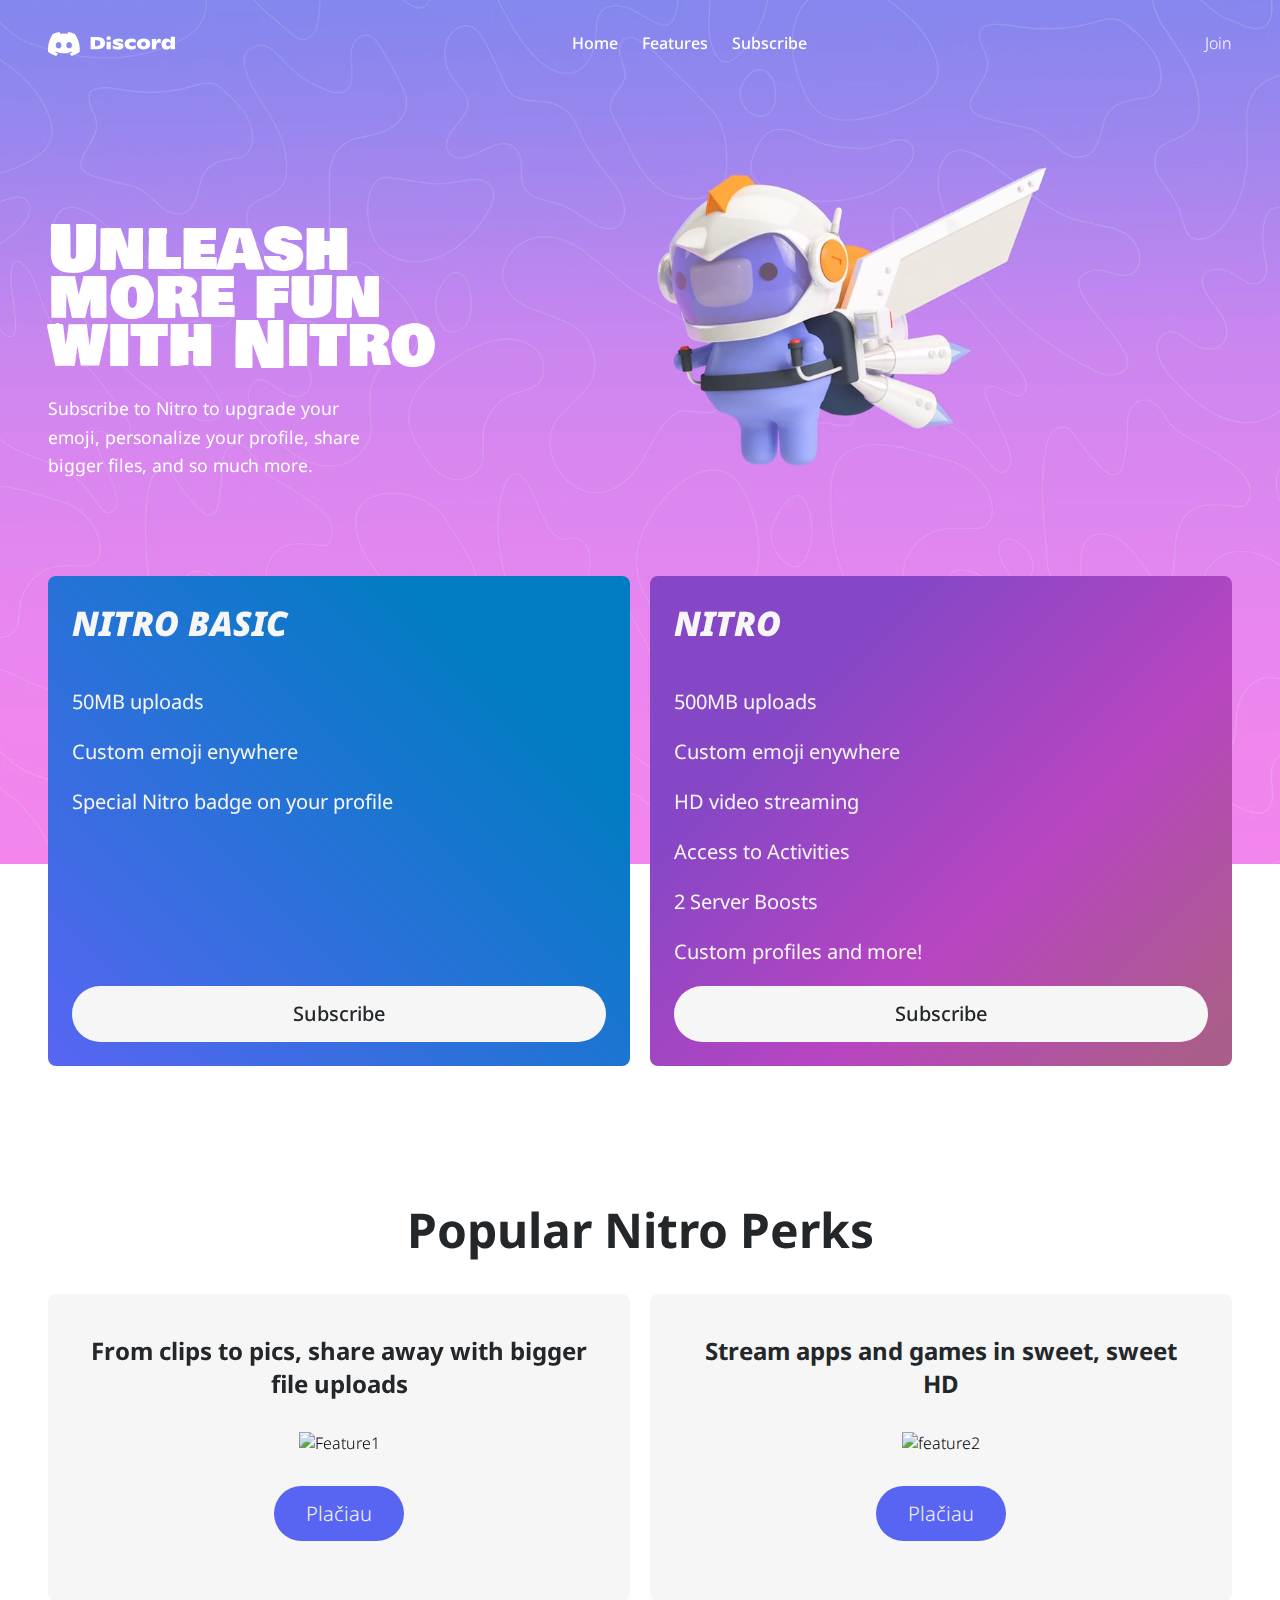
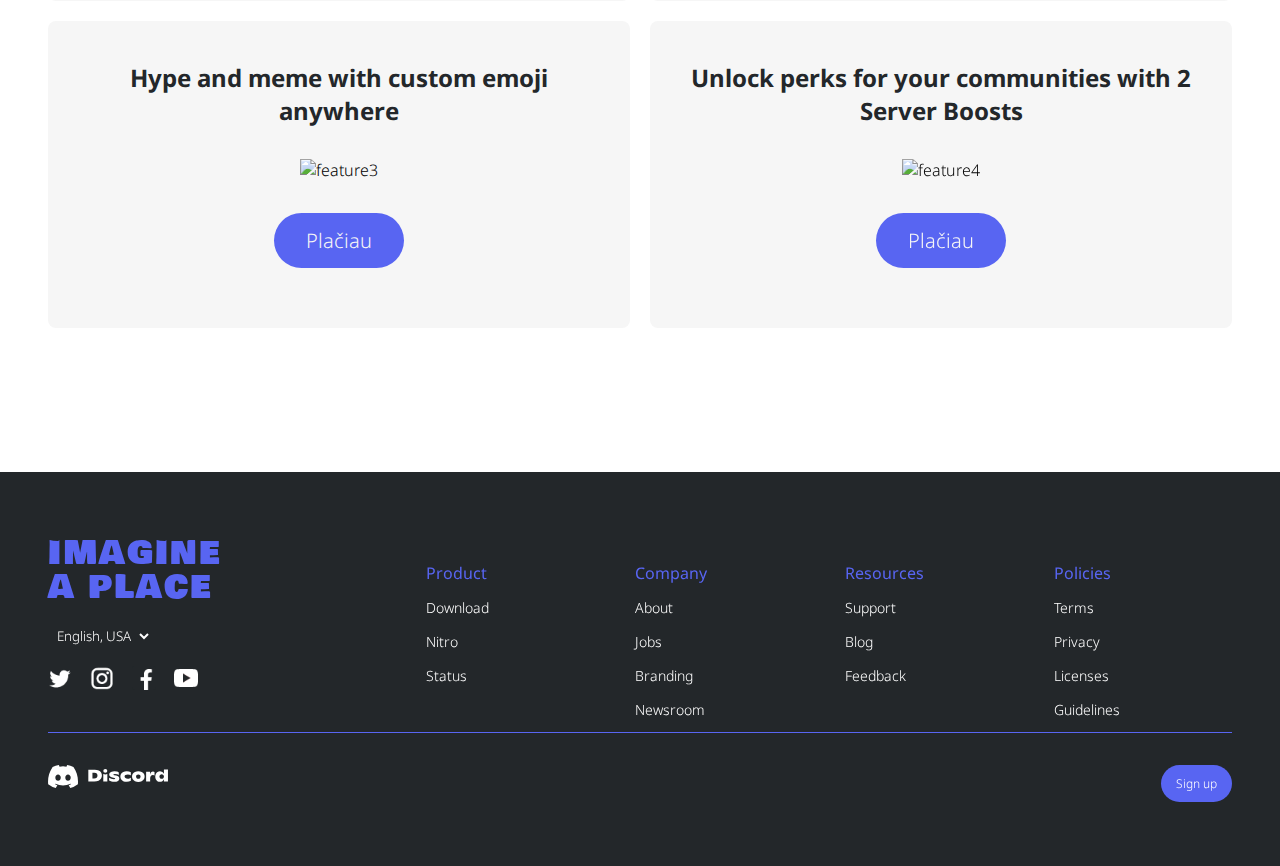
==== features.html @ e78d680c "added updated footer to features page" ====
<!DOCTYPE html>
<html lang="en">
<head>
   <meta charset="UTF-8">
   <meta http-equiv="X-UA-Compatible" content="IE=edge">
   <meta name="viewport" content="width=device-width, initial-scale=1.0">
   <title>Document</title>

   <link rel="stylesheet" href="./styles/features/feature_cards/feature_cards.css">
   <link rel="stylesheet" href="./styles/main/common.css">
   <link rel="stylesheet" href="./styles/features/hero/hero.css">
   <link rel="stylesheet" href="./styles/footer/footer.css">
   <script src="./scripts/main/main.js" type="module"></script>
   <script src="./scripts/components/feature_cards/feature_cards_content.js" type="module"></script>

</head>
<body>
   
   <header></header>

   <main>
      <section id="hero">
         <div id="heroText">
            <h1 class="text-highlight-style">Unleash more fun with Nitro</h1>
            <p>Subscribe to Nitro to upgrade your emoji, personalize your profile,  share bigger files, and so much more.</p>
         </div>
         <div id="heroVideo">
            <video id="video" autoplay loop muted>
               <source src="./assets/hero/ea9c212be22f2c6273098553d0a3897b.mp4" type="video/mp4">
               </video>
         </div>
      </section>

      <section id="feature_cards" class="section-style">
         <div id="featured_cards">
            <div id="featured_card1" class="featured_card">
               <div>
                  <h3>NITRO BASIC</h3>
                  <div>
                     <i class="arrow"></i><p>50MB uploads</p>
                     <i class="smile"></i><p>Custom emoji enywhere</p>
                     <i class="nitro"></i><p>Special Nitro badge on your profile</p>
                  </div>
               </div>
               <button class="card_subscribe_btn">Subscribe</button>
            </div>
            <div id="featured_card2" class="featured_card">
               <h3>NITRO</h3>
               <div>
                  <i class="arrow"></i><p>500MB uploads</p>
                  <i class="smile"></i><p>Custom emoji enywhere</p>
                  <i class="nitro"></i><p>HD video streaming</p>
                  <i class="nitro"></i><p>Access to Activities</p>
                  <i class="nitro"></i><p>2 Server Boosts</p>
                  <i class="nitro"></i><p>Custom profiles and more!</p>
               </div>
               <button class="card_subscribe_btn">Subscribe</button>
            </div>
         </div>

         <h1>Popular Nitro Perks</h1>
         <div id="cards_container">
         </div>
      </section>
   </main>

   <footer class="section-style">
      <div class="upperFooterWrap">
         <div class="firstColumnWrap">
            <p class="slogan text-highlight-style">IMAGINE A PLACE</p>
            <select class = "languages" name="languages" id="languages">
               <option value="englishUSA">
                  English, USA</option>
               <option class = "option" value="lithuanian">Lietuviškai</option>
            </select>                   
            <div class="socialWrap">
               <a href="https://twitter.com/"><img src="./assets/twitter.png" alt="Wwitter icon"></a>
               <a href="https://www.instagram.com/"><img src="./assets/instagram.png" alt="Instagram icon"></a>
               <a href="https://www.facebook.com/"><img src="./assets/facebook.png" alt="Facebook icon"></a>
               <a href="https://www.youtube.com/"><img src="./assets/youtubeSmall.png" alt="Youtube icon"></a>            
            </div>         
         </div>
         <div class="wrapOfLists">
            <div class="columnWrap">
               <p class="footerGroupName">Product</p>
               <ul>
                  <li><a href="">Download</a></li>
                  <li><a href="">Nitro</a></li>
                  <li><a href="">Status</a></li>
               </ul>
            </div>
            <div class="columnWrap">
               <p class="footerGroupName">Company</p>
               <ul>
                  <li><a href="">About</a></li>
                  <li><a href="">Jobs</a></li>
                  <li><a href="">Branding</a></li>
                  <li><a href="">Newsroom</a></li>
               </ul>
            </div>
            <div class="columnWrap">
               <p class="footerGroupName">Resources</p>
               <ul>
                  <li><a href="">Support</a></li>
                  <li><a href="">Blog</a></li>
                  <li><a href="">Feedback</a></li>
               </ul>
            </div>
            <div class="columnWrap">
               <p class="footerGroupName">Policies</p>
               <ul>
                  <li><a href="">Terms</a></li>
                  <li><a href="">Privacy</a></li>
                  <li><a href="">Licenses</a></li>
                  <li><a href="">Guidelines</a></li>
               </ul>
            </div>
         </div>
      </div>
      <div class="lowerFooterWrap">
         <a href="index.html"><img class = "footerLogo" src="./assets/header/logo_tint.svg" alt=""></a>
         <a href="./subscribe.html"><button class="signUp">Sign up</button></a> 
      </div>
   </footer>

</body>
</html>
---- styles/features/feature_cards/feature_cards.css ----
#feature_cards {
  display: flex;
  flex-direction: column;
  align-items: center;
  gap: 20px;
}
#feature_cards #featured_cards {
  display: flex;
  width: 100%;
  margin-bottom: 120px;
  gap: 20px;
  color: var(--color-secondary);
}
#feature_cards #featured_cards .featured_card {
  padding: 24px;
  display: flex;
  flex-direction: column;
  justify-content: space-between;
  border-radius: 8px;
}
#feature_cards #featured_cards .featured_card h3 {
  font-style: italic;
  margin-bottom: 20px;
  font-size: 34px;
  font-weight: 900;
}
#feature_cards #featured_cards .featured_card p {
  font-size: 20px;
  line-height: 28px;
  margin: 0px;
}
#feature_cards #featured_cards .featured_card i {
  margin-top: 4px;
  margin-right: 10px;
}
#feature_cards #featured_cards .featured_card .card_subscribe_btn {
  width: 100%;
  padding: 16px 7px;
  border-radius: 40px;
  border: none;
  font-size: 20px;
  background-color: var(--color-secondary);
  color: var(--color-secondary-shade);
  line-height: 24px;
  font-weight: 500;
  margin-top: 20px;
}
#feature_cards #featured_cards .featured_card .card_subscribe_btn:hover {
  box-shadow: 3px 6px 14px -6px rgba(0, 0, 0, 0.75);
  -webkit-box-shadow: 3px 6px 14px -6px rgba(0, 0, 0, 0.75);
  -moz-box-shadow: 3px 6px 14px -6px rgba(0, 0, 0, 0.75);
  transition: all 0.2s 0.2s;
}
#feature_cards #featured_cards #featured_card1 {
  width: 50%;
  background-image: linear-gradient(225deg, #007cc2 20%, #5865f2);
}
#feature_cards #featured_cards #featured_card2 {
  width: 50%;
  background-image: linear-gradient(135deg, #8547c6 25%, #b845c1 62%, #ab5d8a 95%);
}
#feature_cards h1 {
  font-size: 48px;
  margin-bottom: 20px;
  line-height: 48px;
  font-weight: 700;
  color: var(--color-secondary-shade);
  text-align: center;
}
#feature_cards #cards_container {
  display: grid;
  grid-template: 1fr 1fr/1fr 1fr;
  grid-column-gap: 20px;
  grid-row-gap: 20px;
  margin-bottom: 80px;
}
#feature_cards #cards_container .card {
  display: flex;
  flex-direction: column;
  justify-content: center;
  align-items: center;
  padding: 40px;
  gap: 32px;
  background-color: #f6f6f6;
  border-radius: 8px;
}
#feature_cards #cards_container .card h3 {
  font-weight: 700;
  font-size: 24px;
  text-align: center;
  color: var(--color-secondary-shade);
}
#feature_cards #cards_container .card img {
  max-width: 100%;
}
#feature_cards #cards_container .card:hover {
  box-shadow: 3px 6px 19px -6px rgba(128, 128, 128, 0.75);
  -webkit-box-shadow: 3px 6px 19px -6px rgba(128, 128, 128, 0.75);
  -moz-box-shadow: 3px 6px 19px -6px rgba(128, 128, 128, 0.75);
  transition: all 0.2s 0.2s;
}
#feature_cards .all_features_btn {
  padding: 14px 32px;
  background-color: var(--color-primary);
  color: var(--color-secondary);
  border-radius: 28px;
  font-size: 20px;
  border: none;
  margin-bottom: 20px;
  text-decoration: none;
}
#feature_cards .all_features_btn:hover {
  box-shadow: 3px 6px 14px -6px rgba(0, 0, 0, 0.75);
  -webkit-box-shadow: 3px 6px 14px -6px rgba(0, 0, 0, 0.75);
  -moz-box-shadow: 3px 6px 14px -6px rgba(0, 0, 0, 0.75);
  transition: all 0.2s;
  transform: translateY(-3px);
  background-color: var(--color-primary-tint);
}/*# sourceMappingURL=feature_cards.css.map */
---- styles/main/common.css ----
@import url('https://fonts.googleapis.com/css2?family=Noto+Sans:wght@100;200;300;400;500;600;700;800;900&family=Satisfy&display=swap');
@import url('https://fonts.googleapis.com/css2?family=Bowlby+One+SC&display=swap');
@import url('../header/navbar.css');
@import url('../index/index-body.css');
@import url('main.css');

*{
   padding: 0;
   margin: 0;
   box-sizing: border-box;
   font-family: var(--font-display);
   font-weight: 300;
}

:root{
   --padding1: 0.5rem;
   --padding2: 1rem;
   --padding3: 1.5rem;
   --padding4: 2rem;
   --padding-sides: 0 20rem;

   --margin1: 0.5rem;
   --margin2: 1rem;
   --margin3: 1.5rem;
   --margin4: 2rem;

   --color-primary: #5865f2;
   --color-primary-tint: #7983f5;
   --color-primary-shade: #2331be;

   --color-hero: #404EED;

   --color-secondary: #f6f6f6;
   --color-secondary-tint: #fff;
   --color-secondary-shade: #23272a;

   --font-display: 'Noto Sans', sans-serif;
}

.section-style{
   padding-top: 4rem !important;
   padding-bottom: 4rem !important;
   padding: var(--padding-sides);
}

.text-highlight-style{
   font-family: 'Bowlby One SC', cursive;
}

/* Mobile */
@media (max-width: 600px){
   :root{
      --padding-sides: 0 2rem;
   }
}
/* Tablet */
@media (max-width: 1400px){
   :root{
      --padding-sides: 0 3rem;
   }
}
/* Desktop */
---- styles/features/hero/hero.css ----
#hero{
    width: 100%;
    position: relative;
    height: 30rem;
    display: flex;
    align-items: flex-end;
    padding: var(--padding-sides);
    margin-bottom: 2rem;
}
#heroText{
    color: white;
    width: 40%;
}
#heroText h1{
   line-height: 3rem;
   font-size: 4rem;
}
#heroText p{
   font-size: 1.1rem;
   width: 70%;
}
#video{
    position: absolute;
    z-index: -1;
    height: 180%;
    width: 100%;
    object-fit: cover;
    top: 0;
    left: 0;
}
---- styles/footer/footer.css ----
@import url("../main/common.css");

footer{
  color: white;
  background-color: var(--color-secondary-shade);
  padding: var(--padding-sides);
  font-weight: 400;
  font-size: 14px;
  line-height: 24px;
  display: flex;
  gap: 2rem;
  display: grid;
  grid-template: 1fr max-content / 1fr;
}

.upperFooterWrap{
  border-bottom: 1px solid var(--color-primary);  
  display: flex;
  justify-content: space-between;
  gap: inherit;
}

.firstColumnWrap{
  width: 30%;
}

.wrapOfLists{
  width: 70%;
  display: flex;
  justify-content: space-between;
  gap: inherit;
}

.slogan{
  font-size: 32px;
  width: 200px;
  padding: 0;
  margin: 0;
  line-height: 34px;
  letter-spacing: 2px;
  color: var(--color-primary);
  margin-bottom: 20px;
}

.languages{
  background-color: var(--color-secondary-shade);
  color: white;
  padding:  0 5px;
  margin-bottom: 20px;
  border: none;
  cursor: pointer;
}

.languages > option{
   background-color: var(--color-secondary-shade);
   color: white;
}

.socialWrap{
  display: flex;
  justify-content: space-between;
  width: 150px;
}

.socialWrap img{
  height: 24px;
  width: auto;
}

.columnWrap{
  width: 25%;
}

.footerGroupName{
  color: var(--color-primary);
  margin-bottom: 10px;
}

.columnWrap a{
  text-decoration: none;
  color: white;
}
.columnWrap a:hover{
  text-decoration: underline;  
}

.columnWrap li{
  list-style-type: none;
  margin-bottom: 10px;
}

.lowerFooterWrap{
  display: flex;
  justify-content: space-between;
  gap: inherit;
}

.footerLogo{
  width: 120px;
}

.signUp{
  background-color: var(--color-primary);
  color: white;
  padding: 10px 15px;
  border-radius: 20px;
  border: none;
  cursor: pointer;
  font-size: 12px;
}
.signUp:hover{
  background-color: var( --color-primary-tint);
}

@media (max-width: 780px) {
  .upperFooterWrap{
    display: flex;
    flex-direction: column;
  }
  .firstColumnWrap{
    width: 100%;
   }
   .slogan{
    width: 100%;
   }
   .wrapOfLists{
    display: grid;
    grid-template: 1fr 1fr / 1fr 1fr;
   }
   .wrapOfLists .columnWrap:nth-child(2n){
    justify-self: end;
   }
   .columnWrap{
     width: 50%;
   }
}
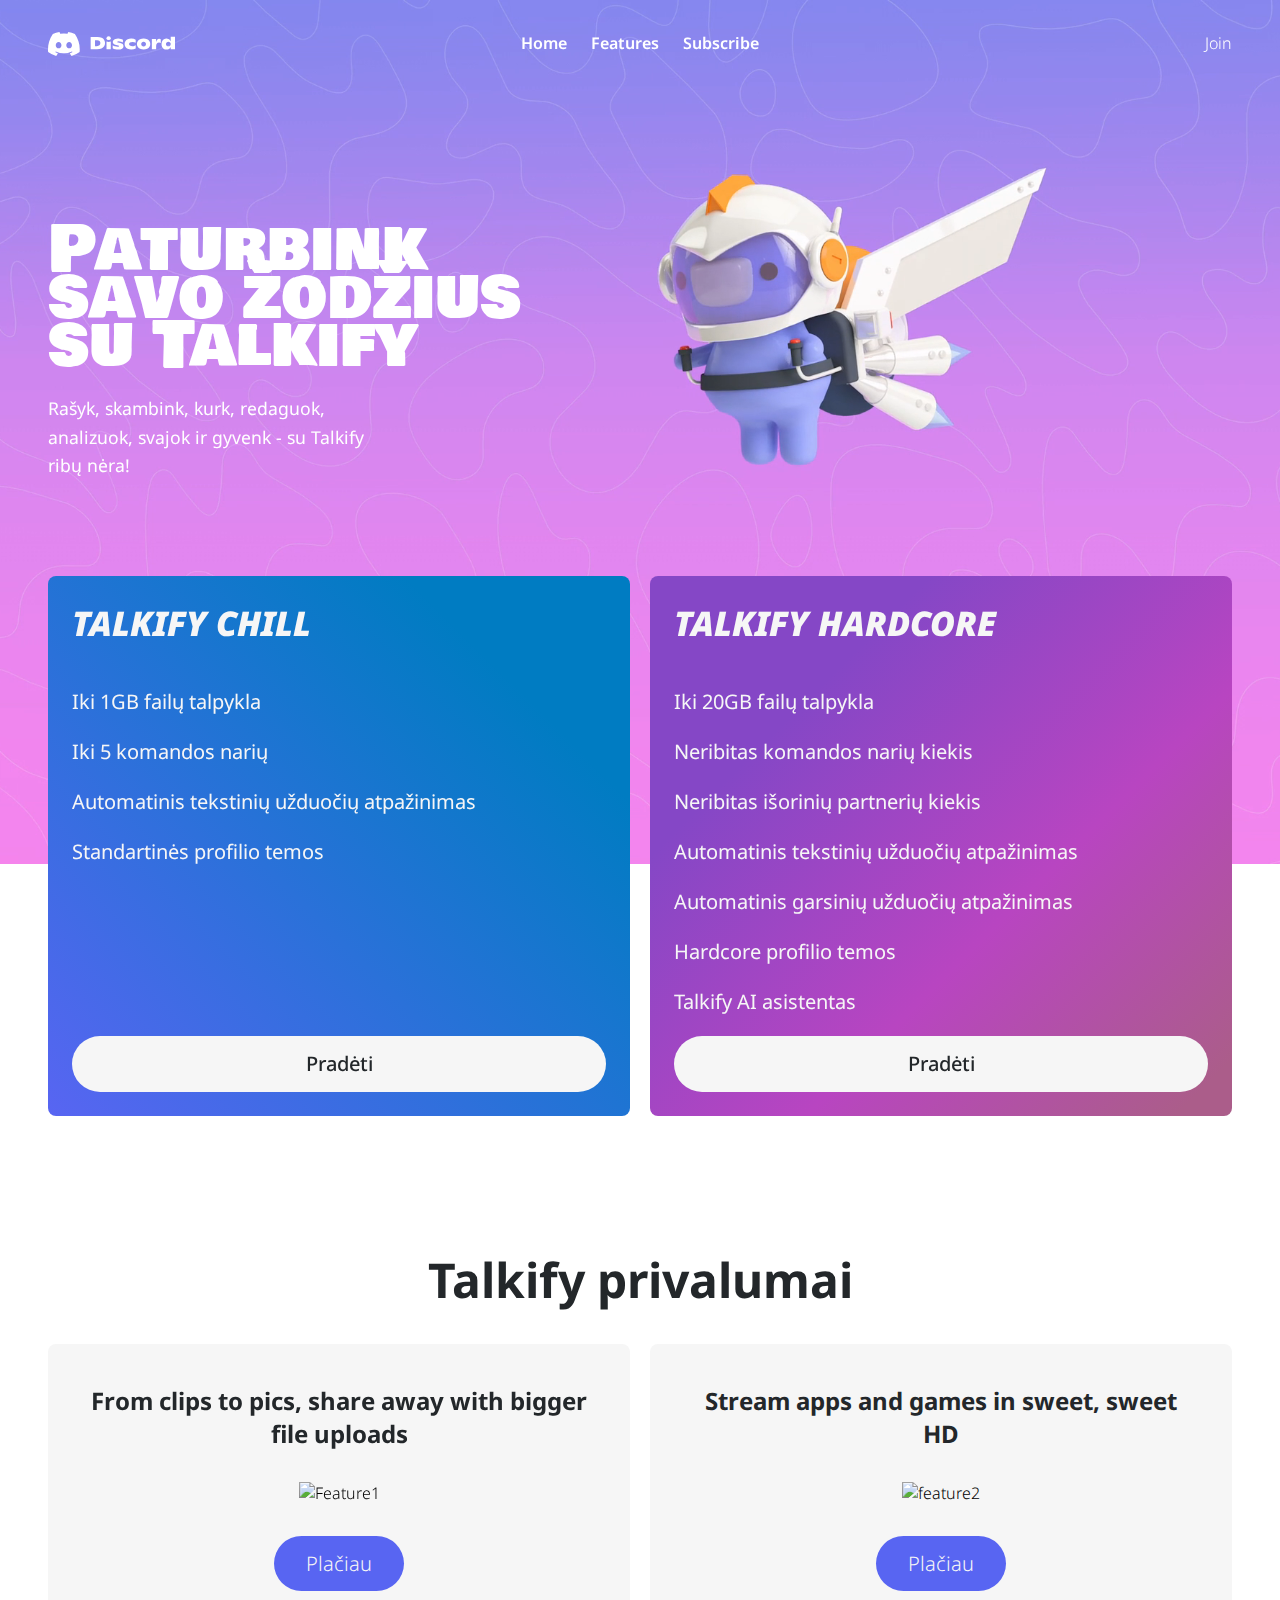
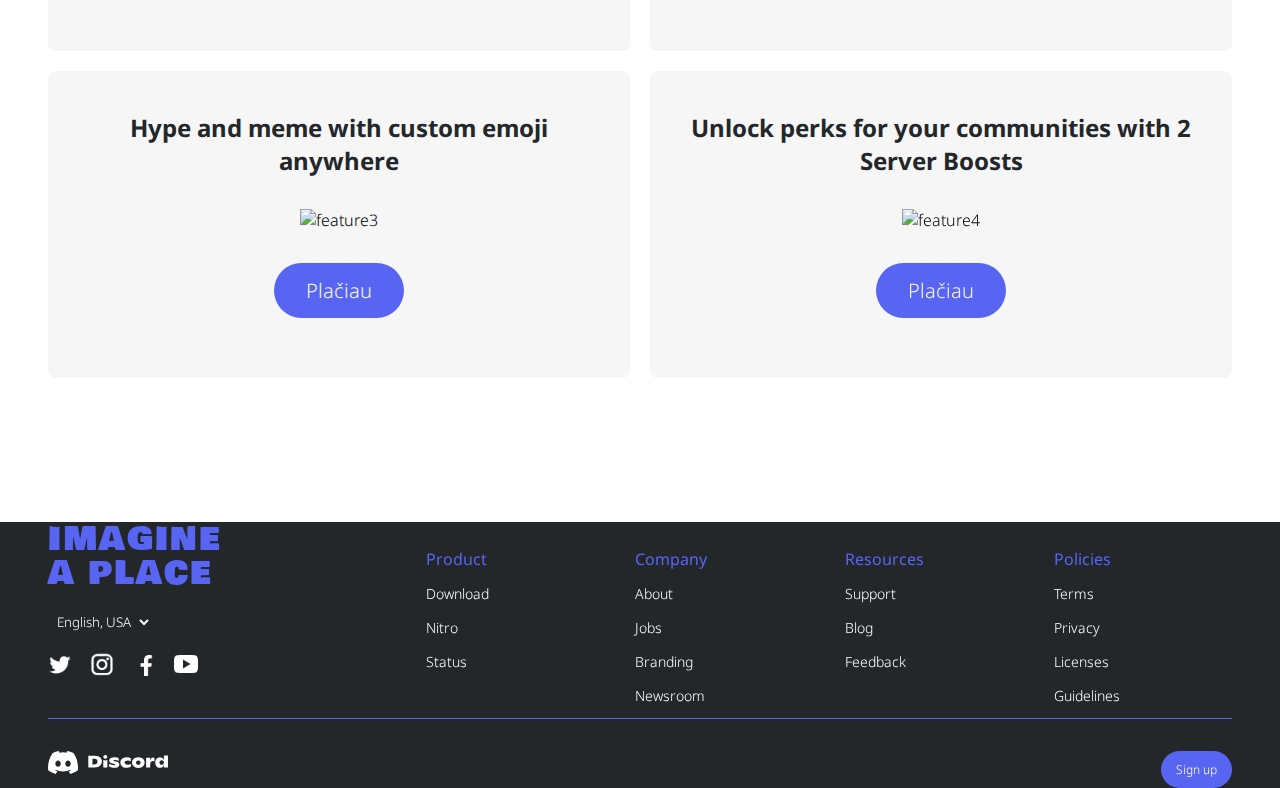
==== commit f8ba26f2: "Pakeisti tekstai, įkeltas logo" ====
--- a/features.html
+++ b/features.html
@@ -21,8 +21,8 @@
    <main>
       <section id="hero">
          <div id="heroText">
-            <h1 class="text-highlight-style">Unleash more fun with Nitro</h1>
-            <p>Subscribe to Nitro to upgrade your emoji, personalize your profile,  share bigger files, and so much more.</p>
+            <h1 class="text-highlight-style">Paturbink savo žodžius su Talkify</h1>
+            <p>Rašyk, skambink, kurk, redaguok, analizuok, svajok ir gyvenk - su Talkify ribų nėra!</p>
          </div>
          <div id="heroVideo">
             <video id="video" autoplay loop muted>
@@ -35,36 +35,38 @@
          <div id="featured_cards">
             <div id="featured_card1" class="featured_card">
                <div>
-                  <h3>NITRO BASIC</h3>
+                  <h3>TALKIFY CHILL</h3>
                   <div>
-                     <i class="arrow"></i><p>50MB uploads</p>
-                     <i class="smile"></i><p>Custom emoji enywhere</p>
-                     <i class="nitro"></i><p>Special Nitro badge on your profile</p>
+                     <i class="arrow"></i><p>Iki 1GB failų talpykla</p>
+                     <i class="smile"></i><p>Iki 5 komandos narių</p>
+                     <i class="smile"></i><p>Automatinis tekstinių užduočių atpažinimas</p>
+                     <i class="nitro"></i><p>Standartinės profilio temos</p>
                   </div>
                </div>
-               <button class="card_subscribe_btn">Subscribe</button>
+               <button class="card_subscribe_btn">Pradėti</button>
             </div>
             <div id="featured_card2" class="featured_card">
-               <h3>NITRO</h3>
+               <h3>TALKIFY HARDCORE</h3>
                <div>
-                  <i class="arrow"></i><p>500MB uploads</p>
-                  <i class="smile"></i><p>Custom emoji enywhere</p>
-                  <i class="nitro"></i><p>HD video streaming</p>
-                  <i class="nitro"></i><p>Access to Activities</p>
-                  <i class="nitro"></i><p>2 Server Boosts</p>
-                  <i class="nitro"></i><p>Custom profiles and more!</p>
+                  <i class="arrow"></i><p>Iki 20GB failų talpykla</p>
+                  <i class="smile"></i><p>Neribitas komandos narių kiekis</p>
+                  <i class="smile"></i><p>Neribitas išorinių partnerių kiekis</p>
+                  <i class="smile"></i><p>Automatinis tekstinių užduočių atpažinimas</p>
+                  <i class="nitro"></i><p>Automatinis garsinių užduočių atpažinimas</p>
+                  <i class="nitro"></i><p>Hardcore profilio temos</p>
+                  <i class="nitro"></i><p>Talkify AI asistentas</p>
                </div>
-               <button class="card_subscribe_btn">Subscribe</button>
+               <button class="card_subscribe_btn">Pradėti</button>
             </div>
          </div>
 
-         <h1>Popular Nitro Perks</h1>
+         <h1>Talkify privalumai</h1>
          <div id="cards_container">
          </div>
       </section>
    </main>
 
-   <footer class="section-style">
+   <footer>
       <div class="upperFooterWrap">
          <div class="firstColumnWrap">
             <p class="slogan text-highlight-style">IMAGINE A PLACE</p>
--- a/styles/main/common.css
+++ b/styles/main/common.css
@@ -3,6 +3,7 @@
 @import url('../header/navbar.css');
 @import url('../index/index-body.css');
 @import url('main.css');
+@import url('../footer/footer.css');
 
 *{
    padding: 0;
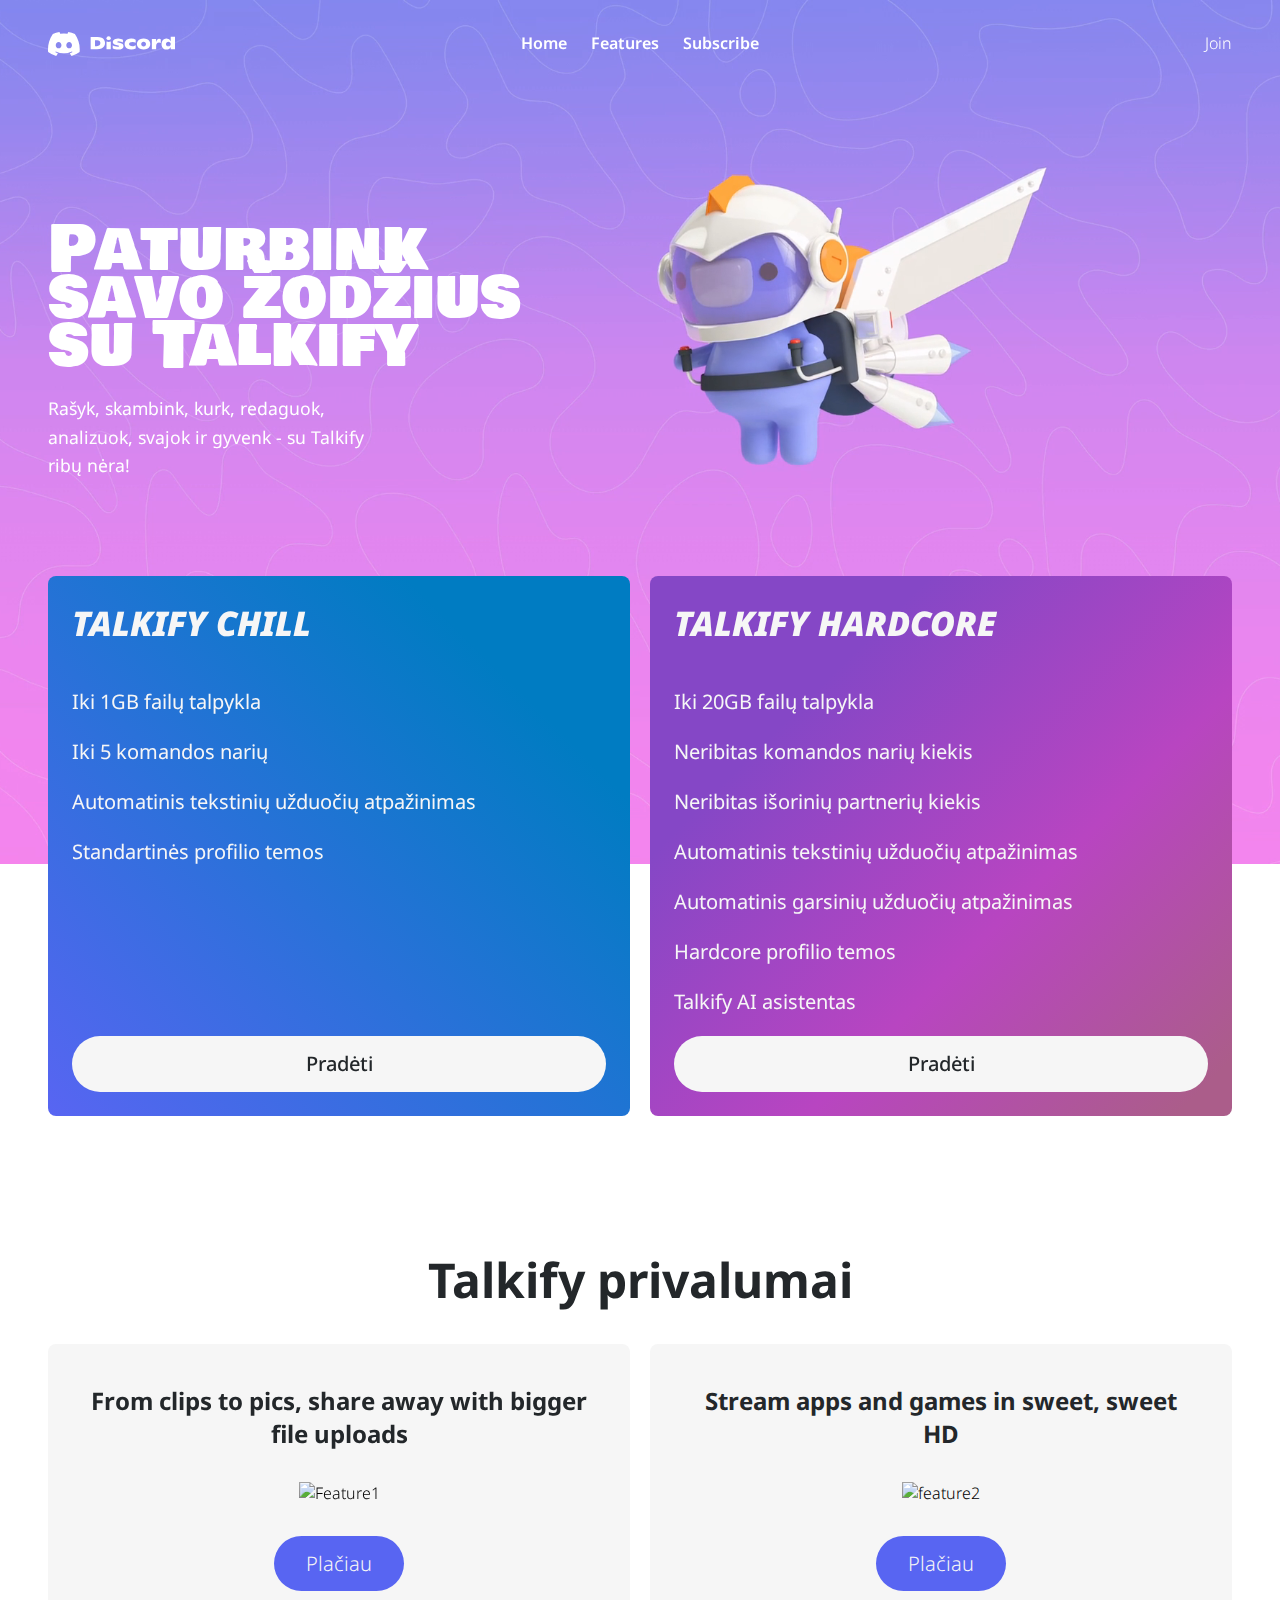
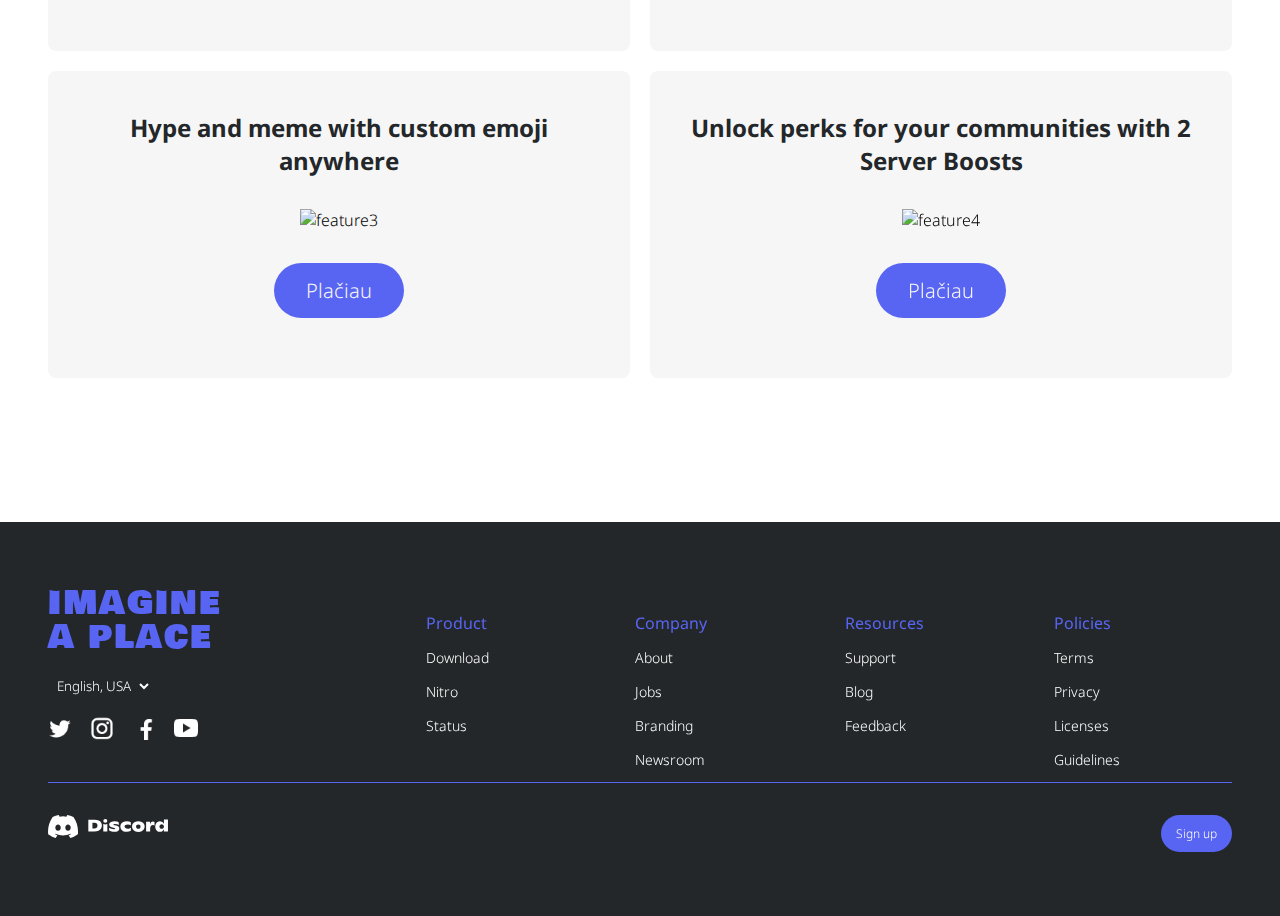
==== commit ee47276c: "Merge branch 'development' of https://github.com/aleksasdev/talkify into development" ====
--- a/features.html
+++ b/features.html
@@ -66,7 +66,7 @@
       </section>
    </main>
 
-   <footer>
+   <footer class="section-style">
       <div class="upperFooterWrap">
          <div class="firstColumnWrap">
             <p class="slogan text-highlight-style">IMAGINE A PLACE</p>
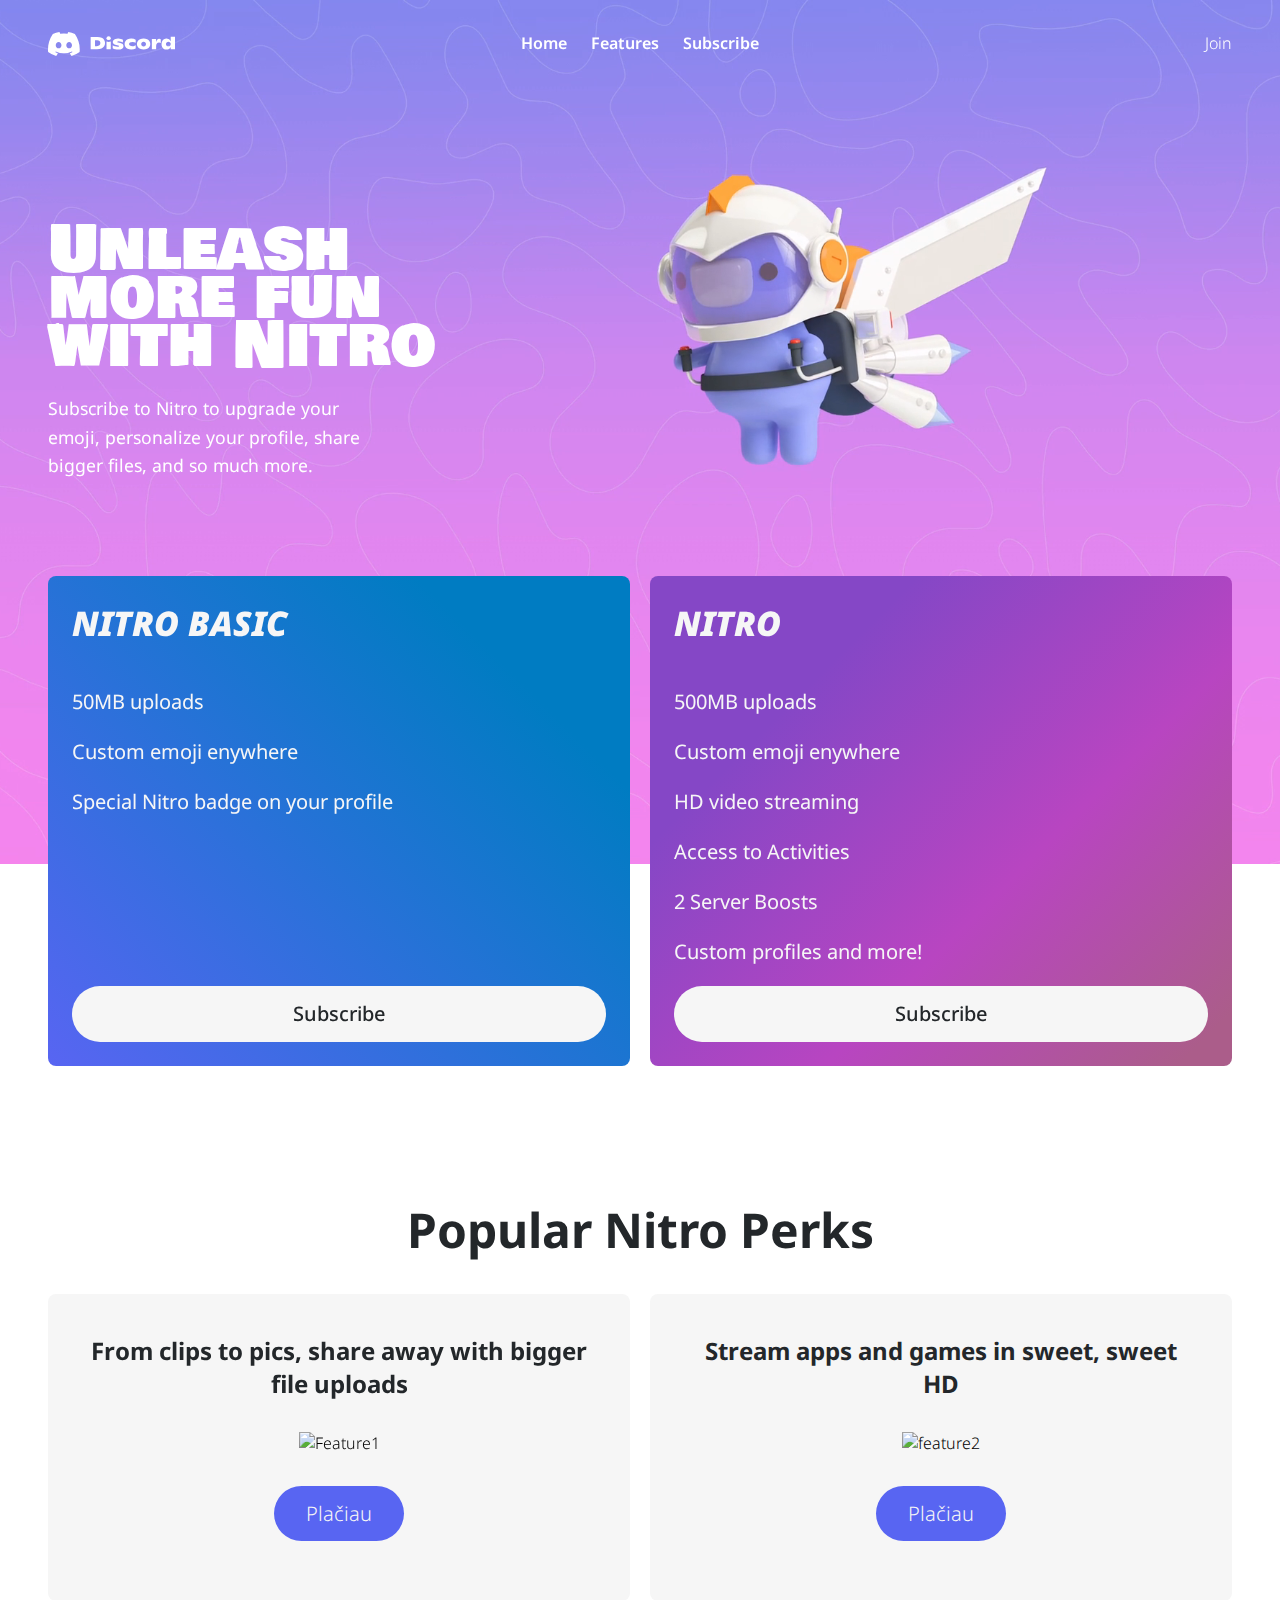
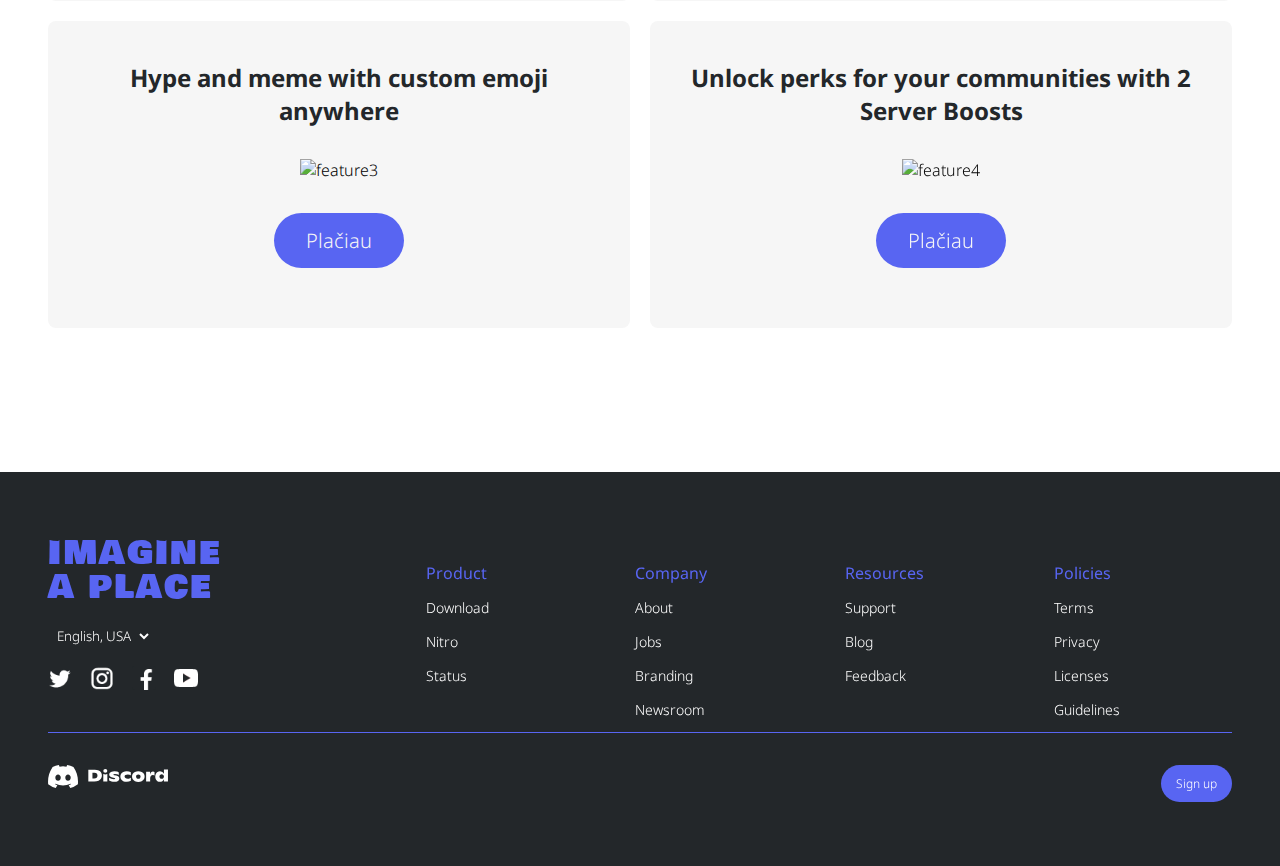
==== commit 91ffc5bd: "Merge branch 'main' into hero" ====
--- a/features.html
+++ b/features.html
@@ -21,8 +21,8 @@
    <main>
       <section id="hero">
          <div id="heroText">
-            <h1 class="text-highlight-style">Paturbink savo žodžius su Talkify</h1>
-            <p>Rašyk, skambink, kurk, redaguok, analizuok, svajok ir gyvenk - su Talkify ribų nėra!</p>
+            <h1 class="text-highlight-style">Unleash more fun with Nitro</h1>
+            <p>Subscribe to Nitro to upgrade your emoji, personalize your profile,  share bigger files, and so much more.</p>
          </div>
          <div id="heroVideo">
             <video id="video" autoplay loop muted>
@@ -35,32 +35,30 @@
          <div id="featured_cards">
             <div id="featured_card1" class="featured_card">
                <div>
-                  <h3>TALKIFY CHILL</h3>
+                  <h3>NITRO BASIC</h3>
                   <div>
-                     <i class="arrow"></i><p>Iki 1GB failų talpykla</p>
-                     <i class="smile"></i><p>Iki 5 komandos narių</p>
-                     <i class="smile"></i><p>Automatinis tekstinių užduočių atpažinimas</p>
-                     <i class="nitro"></i><p>Standartinės profilio temos</p>
+                     <i class="arrow"></i><p>50MB uploads</p>
+                     <i class="smile"></i><p>Custom emoji enywhere</p>
+                     <i class="nitro"></i><p>Special Nitro badge on your profile</p>
                   </div>
                </div>
-               <button class="card_subscribe_btn">Pradėti</button>
+               <button class="card_subscribe_btn">Subscribe</button>
             </div>
             <div id="featured_card2" class="featured_card">
-               <h3>TALKIFY HARDCORE</h3>
+               <h3>NITRO</h3>
                <div>
-                  <i class="arrow"></i><p>Iki 20GB failų talpykla</p>
-                  <i class="smile"></i><p>Neribitas komandos narių kiekis</p>
-                  <i class="smile"></i><p>Neribitas išorinių partnerių kiekis</p>
-                  <i class="smile"></i><p>Automatinis tekstinių užduočių atpažinimas</p>
-                  <i class="nitro"></i><p>Automatinis garsinių užduočių atpažinimas</p>
-                  <i class="nitro"></i><p>Hardcore profilio temos</p>
-                  <i class="nitro"></i><p>Talkify AI asistentas</p>
+                  <i class="arrow"></i><p>500MB uploads</p>
+                  <i class="smile"></i><p>Custom emoji enywhere</p>
+                  <i class="nitro"></i><p>HD video streaming</p>
+                  <i class="nitro"></i><p>Access to Activities</p>
+                  <i class="nitro"></i><p>2 Server Boosts</p>
+                  <i class="nitro"></i><p>Custom profiles and more!</p>
                </div>
-               <button class="card_subscribe_btn">Pradėti</button>
+               <button class="card_subscribe_btn">Subscribe</button>
             </div>
          </div>
 
-         <h1>Talkify privalumai</h1>
+         <h1>Popular Nitro Perks</h1>
          <div id="cards_container">
          </div>
       </section>
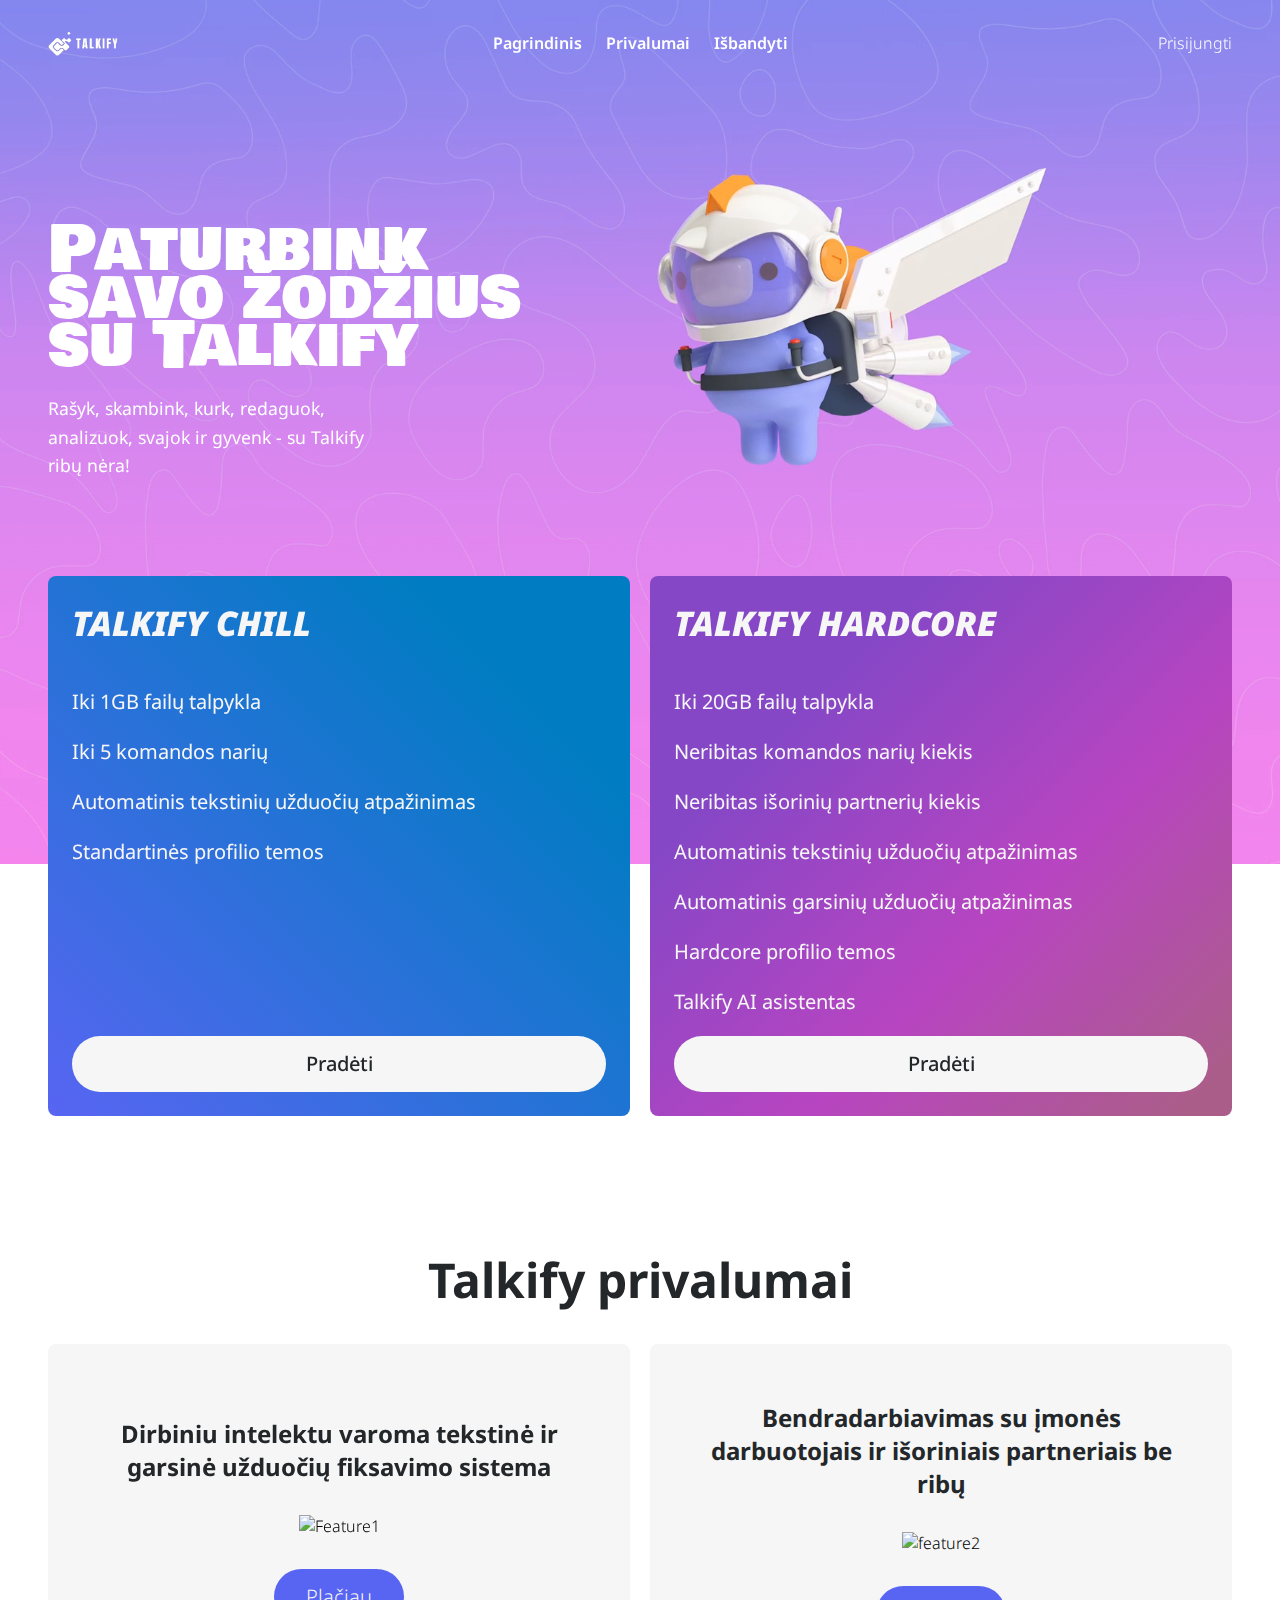
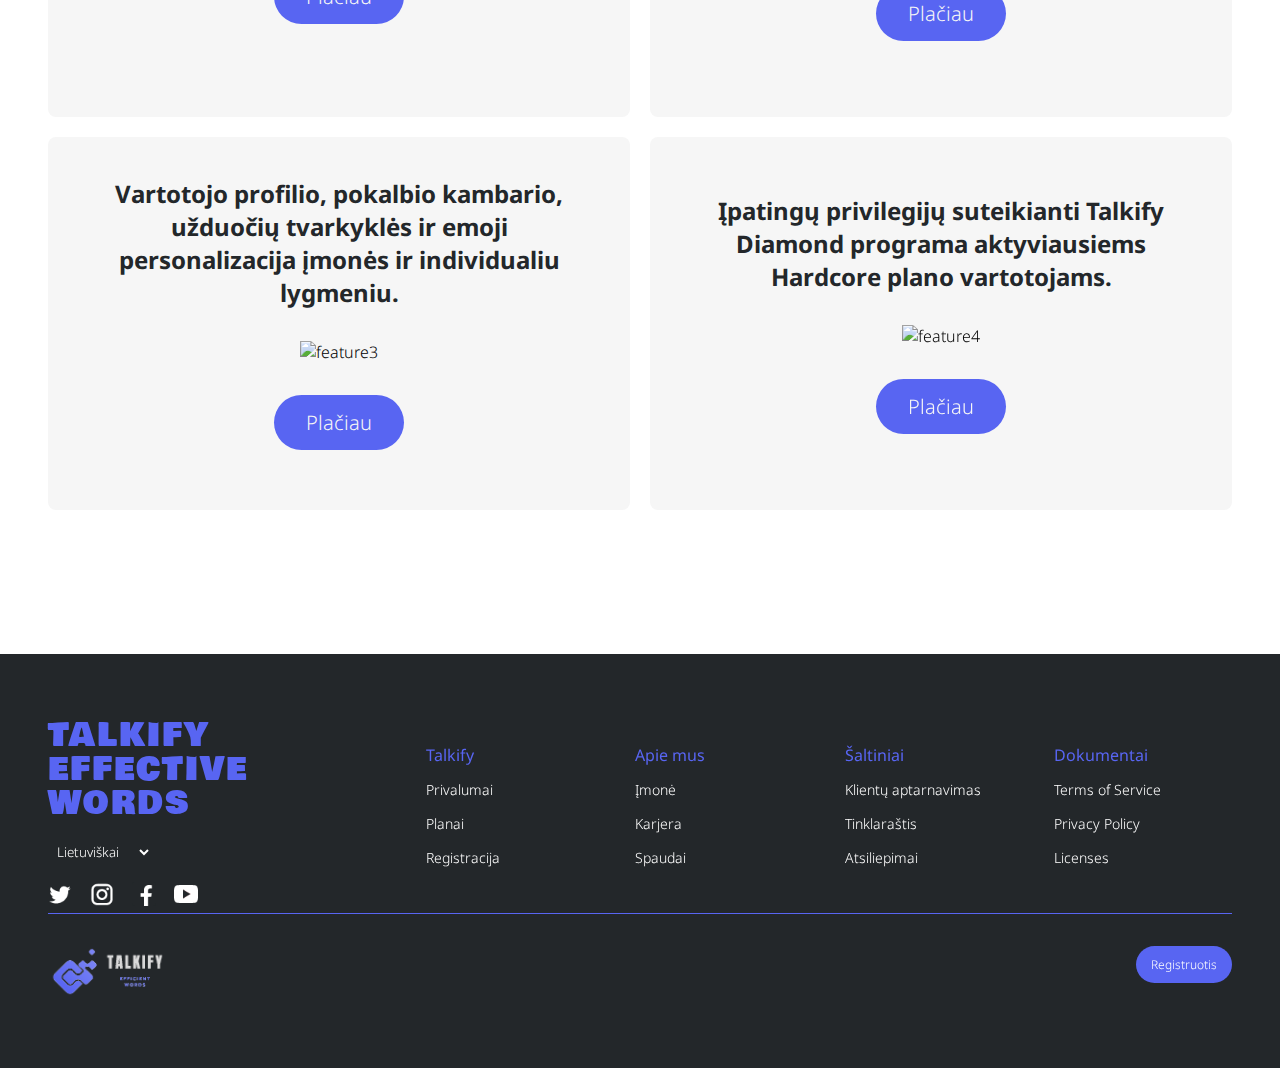
==== commit 8335d0c7: "Pakeisti tekstai. Pakeistas Header logo" ====
--- a/features.html
+++ b/features.html
@@ -21,8 +21,8 @@
    <main>
       <section id="hero">
          <div id="heroText">
-            <h1 class="text-highlight-style">Unleash more fun with Nitro</h1>
-            <p>Subscribe to Nitro to upgrade your emoji, personalize your profile,  share bigger files, and so much more.</p>
+            <h1 class="text-highlight-style">Paturbink savo žodžius su Talkify</h1>
+            <p>Rašyk, skambink, kurk, redaguok, analizuok, svajok ir gyvenk - su Talkify ribų nėra!</p>
          </div>
          <div id="heroVideo">
             <video id="video" autoplay loop muted>
@@ -35,30 +35,32 @@
          <div id="featured_cards">
             <div id="featured_card1" class="featured_card">
                <div>
-                  <h3>NITRO BASIC</h3>
+                  <h3>TALKIFY CHILL</h3>
                   <div>
-                     <i class="arrow"></i><p>50MB uploads</p>
-                     <i class="smile"></i><p>Custom emoji enywhere</p>
-                     <i class="nitro"></i><p>Special Nitro badge on your profile</p>
+                     <i class="arrow"></i><p>Iki 1GB failų talpykla</p>
+                     <i class="smile"></i><p>Iki 5 komandos narių</p>
+                     <i class="smile"></i><p>Automatinis tekstinių užduočių atpažinimas</p>
+                     <i class="nitro"></i><p>Standartinės profilio temos</p>
                   </div>
                </div>
-               <button class="card_subscribe_btn">Subscribe</button>
+               <button class="card_subscribe_btn">Pradėti</button>
             </div>
             <div id="featured_card2" class="featured_card">
-               <h3>NITRO</h3>
+               <h3>TALKIFY HARDCORE</h3>
                <div>
-                  <i class="arrow"></i><p>500MB uploads</p>
-                  <i class="smile"></i><p>Custom emoji enywhere</p>
-                  <i class="nitro"></i><p>HD video streaming</p>
-                  <i class="nitro"></i><p>Access to Activities</p>
-                  <i class="nitro"></i><p>2 Server Boosts</p>
-                  <i class="nitro"></i><p>Custom profiles and more!</p>
+                  <i class="arrow"></i><p>Iki 20GB failų talpykla</p>
+                  <i class="smile"></i><p>Neribitas komandos narių kiekis</p>
+                  <i class="smile"></i><p>Neribitas išorinių partnerių kiekis</p>
+                  <i class="smile"></i><p>Automatinis tekstinių užduočių atpažinimas</p>
+                  <i class="nitro"></i><p>Automatinis garsinių užduočių atpažinimas</p>
+                  <i class="nitro"></i><p>Hardcore profilio temos</p>
+                  <i class="nitro"></i><p>Talkify AI asistentas</p>
                </div>
-               <button class="card_subscribe_btn">Subscribe</button>
+               <button class="card_subscribe_btn">Pradėti</button>
             </div>
          </div>
 
-         <h1>Popular Nitro Perks</h1>
+         <h1>Talkify privalumai</h1>
          <div id="cards_container">
          </div>
       </section>
@@ -67,11 +69,11 @@
    <footer class="section-style">
       <div class="upperFooterWrap">
          <div class="firstColumnWrap">
-            <p class="slogan text-highlight-style">IMAGINE A PLACE</p>
+            <p class="slogan text-highlight-style">TALKIFY EFFECTIVE WORDS</p>
             <select class = "languages" name="languages" id="languages">
                <option value="englishUSA">
                   English, USA</option>
-               <option class = "option" value="lithuanian">Lietuviškai</option>
+               <option class = "option" value="lithuanian" selected>Lietuviškai</option>
             </select>                   
             <div class="socialWrap">
                <a href="https://twitter.com/"><img src="./assets/twitter.png" alt="Wwitter icon"></a>
@@ -82,44 +84,43 @@
          </div>
          <div class="wrapOfLists">
             <div class="columnWrap">
-               <p class="footerGroupName">Product</p>
+               <p class="footerGroupName">Talkify</p>
                <ul>
-                  <li><a href="">Download</a></li>
-                  <li><a href="">Nitro</a></li>
-                  <li><a href="">Status</a></li>
+                  <li><a href="./features.html">Privalumai</a></li>
+                  <li><a href="./features.html">Planai</a></li>
+                  <li><a href="./subscribe.html">Registracija</a></li>
                </ul>
             </div>
             <div class="columnWrap">
-               <p class="footerGroupName">Company</p>
+               <p class="footerGroupName">Apie mus</p>
                <ul>
-                  <li><a href="">About</a></li>
-                  <li><a href="">Jobs</a></li>
-                  <li><a href="">Branding</a></li>
-                  <li><a href="">Newsroom</a></li>
+                  <li><a href="">Įmonė</a></li>
+                  <li><a href="">Karjera</a></li>
+                  <li><a href="">Spaudai</a></li>
                </ul>
             </div>
             <div class="columnWrap">
-               <p class="footerGroupName">Resources</p>
+               <p class="footerGroupName">Šaltiniai</p>
                <ul>
-                  <li><a href="">Support</a></li>
-                  <li><a href="">Blog</a></li>
-                  <li><a href="">Feedback</a></li>
+                  <li><a href="">Klientų aptarnavimas</a></li>
+                  <li><a href="">Tinklaraštis</a></li>
+                  <li><a href="">Atsiliepimai</a></li>
                </ul>
             </div>
             <div class="columnWrap">
-               <p class="footerGroupName">Policies</p>
+               <p class="footerGroupName">Dokumentai</p>
                <ul>
-                  <li><a href="">Terms</a></li>
-                  <li><a href="">Privacy</a></li>
+                  <li><a href="">Terms of Service</a></li>
+                  <li><a href="">Privacy Policy</a></li>
                   <li><a href="">Licenses</a></li>
-                  <li><a href="">Guidelines</a></li>
                </ul>
             </div>
          </div>
       </div>
+
       <div class="lowerFooterWrap">
-         <a href="index.html"><img class = "footerLogo" src="./assets/header/logo_tint.svg" alt=""></a>
-         <a href="./subscribe.html"><button class="signUp">Sign up</button></a> 
+         <a href="index.html"><img class = "footerLogo" src="./assets/logo.png" alt=""></a>
+         <a href="./subscribe.html"><button class="signUp">Registruotis</button></a> 
       </div>
    </footer>
 
--- a/styles/main/common.css
+++ b/styles/main/common.css
@@ -55,7 +55,7 @@
    }
 }
 /* Tablet */
-@media (max-width: 1400px){
+@media (max-width: 1600px){
    :root{
       --padding-sides: 0 3rem;
    }
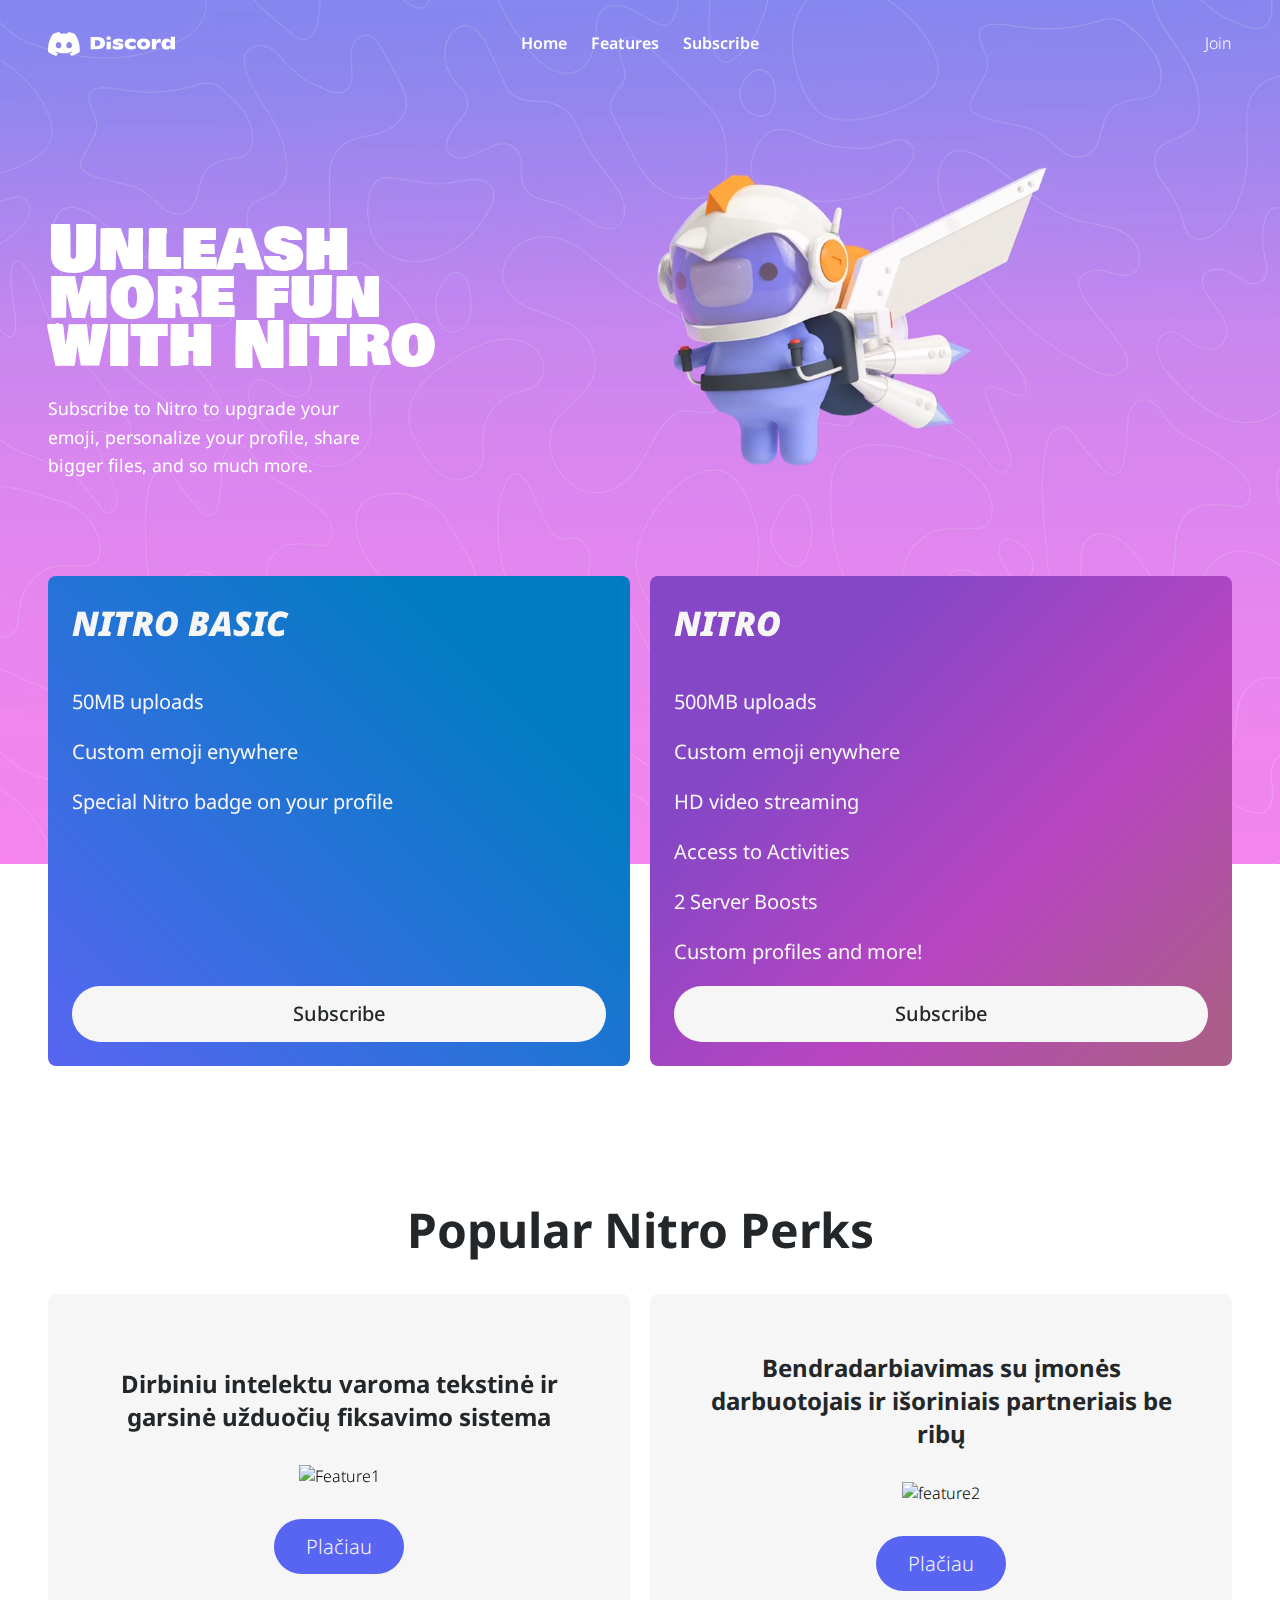
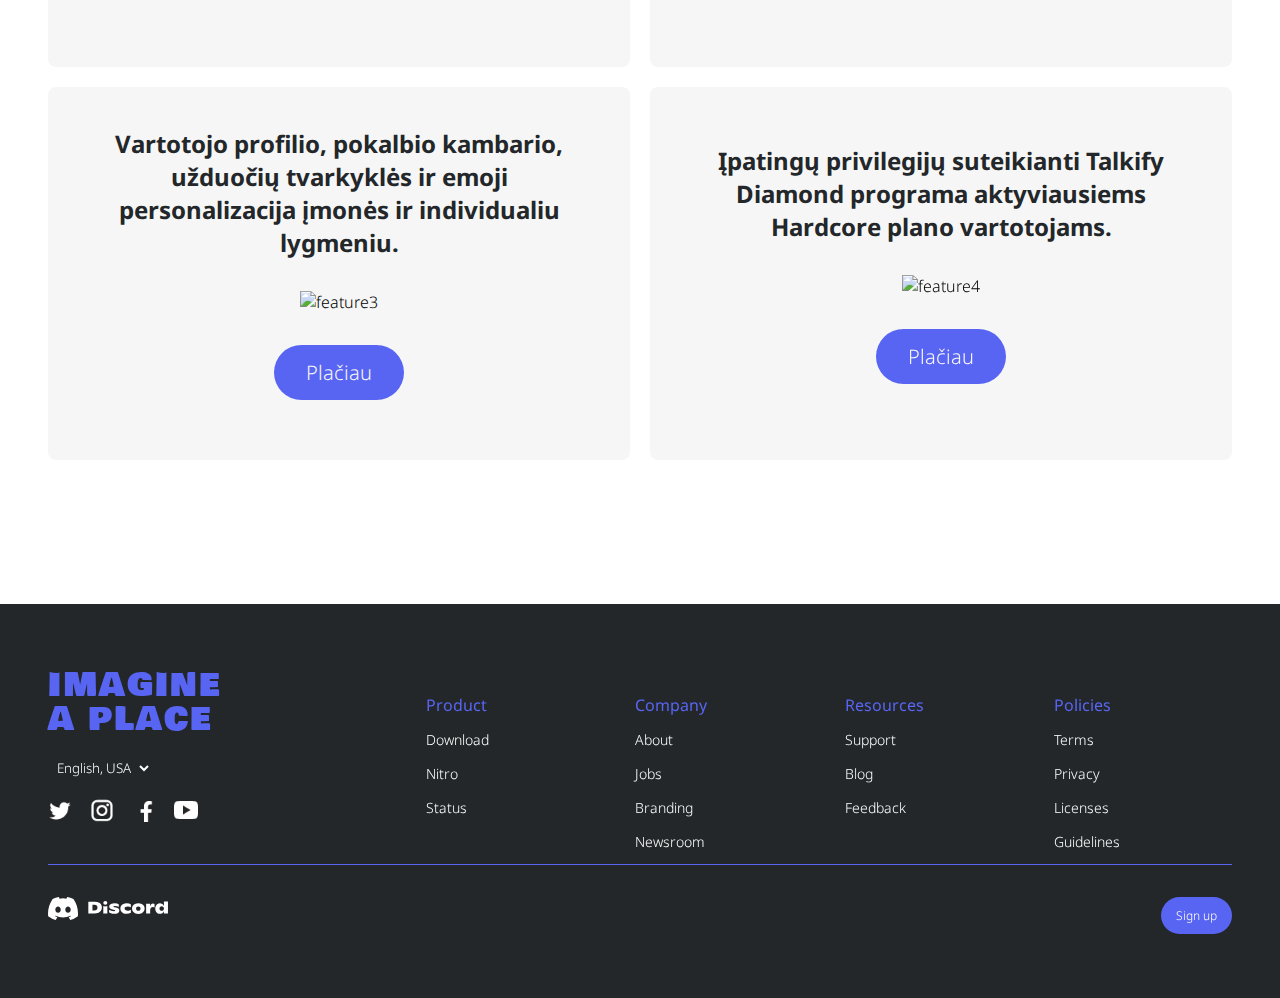
==== commit d1e3a800: "Merge branch 'main' into index-body" ====
--- a/features.html
+++ b/features.html
@@ -21,8 +21,8 @@
    <main>
       <section id="hero">
          <div id="heroText">
-            <h1 class="text-highlight-style">Paturbink savo žodžius su Talkify</h1>
-            <p>Rašyk, skambink, kurk, redaguok, analizuok, svajok ir gyvenk - su Talkify ribų nėra!</p>
+            <h1 class="text-highlight-style">Unleash more fun with Nitro</h1>
+            <p>Subscribe to Nitro to upgrade your emoji, personalize your profile,  share bigger files, and so much more.</p>
          </div>
          <div id="heroVideo">
             <video id="video" autoplay loop muted>
@@ -35,32 +35,30 @@
          <div id="featured_cards">
             <div id="featured_card1" class="featured_card">
                <div>
-                  <h3>TALKIFY CHILL</h3>
+                  <h3>NITRO BASIC</h3>
                   <div>
-                     <i class="arrow"></i><p>Iki 1GB failų talpykla</p>
-                     <i class="smile"></i><p>Iki 5 komandos narių</p>
-                     <i class="smile"></i><p>Automatinis tekstinių užduočių atpažinimas</p>
-                     <i class="nitro"></i><p>Standartinės profilio temos</p>
+                     <i class="arrow"></i><p>50MB uploads</p>
+                     <i class="smile"></i><p>Custom emoji enywhere</p>
+                     <i class="nitro"></i><p>Special Nitro badge on your profile</p>
                   </div>
                </div>
-               <button class="card_subscribe_btn">Pradėti</button>
+               <button class="card_subscribe_btn">Subscribe</button>
             </div>
             <div id="featured_card2" class="featured_card">
-               <h3>TALKIFY HARDCORE</h3>
+               <h3>NITRO</h3>
                <div>
-                  <i class="arrow"></i><p>Iki 20GB failų talpykla</p>
-                  <i class="smile"></i><p>Neribitas komandos narių kiekis</p>
-                  <i class="smile"></i><p>Neribitas išorinių partnerių kiekis</p>
-                  <i class="smile"></i><p>Automatinis tekstinių užduočių atpažinimas</p>
-                  <i class="nitro"></i><p>Automatinis garsinių užduočių atpažinimas</p>
-                  <i class="nitro"></i><p>Hardcore profilio temos</p>
-                  <i class="nitro"></i><p>Talkify AI asistentas</p>
+                  <i class="arrow"></i><p>500MB uploads</p>
+                  <i class="smile"></i><p>Custom emoji enywhere</p>
+                  <i class="nitro"></i><p>HD video streaming</p>
+                  <i class="nitro"></i><p>Access to Activities</p>
+                  <i class="nitro"></i><p>2 Server Boosts</p>
+                  <i class="nitro"></i><p>Custom profiles and more!</p>
                </div>
-               <button class="card_subscribe_btn">Pradėti</button>
+               <button class="card_subscribe_btn">Subscribe</button>
             </div>
          </div>
 
-         <h1>Talkify privalumai</h1>
+         <h1>Popular Nitro Perks</h1>
          <div id="cards_container">
          </div>
       </section>
@@ -69,11 +67,11 @@
    <footer class="section-style">
       <div class="upperFooterWrap">
          <div class="firstColumnWrap">
-            <p class="slogan text-highlight-style">TALKIFY EFFECTIVE WORDS</p>
+            <p class="slogan text-highlight-style">IMAGINE A PLACE</p>
             <select class = "languages" name="languages" id="languages">
                <option value="englishUSA">
                   English, USA</option>
-               <option class = "option" value="lithuanian" selected>Lietuviškai</option>
+               <option class = "option" value="lithuanian">Lietuviškai</option>
             </select>                   
             <div class="socialWrap">
                <a href="https://twitter.com/"><img src="./assets/twitter.png" alt="Wwitter icon"></a>
@@ -84,43 +82,44 @@
          </div>
          <div class="wrapOfLists">
             <div class="columnWrap">
-               <p class="footerGroupName">Talkify</p>
+               <p class="footerGroupName">Product</p>
                <ul>
-                  <li><a href="./features.html">Privalumai</a></li>
-                  <li><a href="./features.html">Planai</a></li>
-                  <li><a href="./subscribe.html">Registracija</a></li>
+                  <li><a href="">Download</a></li>
+                  <li><a href="">Nitro</a></li>
+                  <li><a href="">Status</a></li>
                </ul>
             </div>
             <div class="columnWrap">
-               <p class="footerGroupName">Apie mus</p>
+               <p class="footerGroupName">Company</p>
                <ul>
-                  <li><a href="">Įmonė</a></li>
-                  <li><a href="">Karjera</a></li>
-                  <li><a href="">Spaudai</a></li>
+                  <li><a href="">About</a></li>
+                  <li><a href="">Jobs</a></li>
+                  <li><a href="">Branding</a></li>
+                  <li><a href="">Newsroom</a></li>
                </ul>
             </div>
             <div class="columnWrap">
-               <p class="footerGroupName">Šaltiniai</p>
+               <p class="footerGroupName">Resources</p>
                <ul>
-                  <li><a href="">Klientų aptarnavimas</a></li>
-                  <li><a href="">Tinklaraštis</a></li>
-                  <li><a href="">Atsiliepimai</a></li>
+                  <li><a href="">Support</a></li>
+                  <li><a href="">Blog</a></li>
+                  <li><a href="">Feedback</a></li>
                </ul>
             </div>
             <div class="columnWrap">
-               <p class="footerGroupName">Dokumentai</p>
+               <p class="footerGroupName">Policies</p>
                <ul>
-                  <li><a href="">Terms of Service</a></li>
-                  <li><a href="">Privacy Policy</a></li>
+                  <li><a href="">Terms</a></li>
+                  <li><a href="">Privacy</a></li>
                   <li><a href="">Licenses</a></li>
+                  <li><a href="">Guidelines</a></li>
                </ul>
             </div>
          </div>
       </div>
-
       <div class="lowerFooterWrap">
-         <a href="index.html"><img class = "footerLogo" src="./assets/logo.png" alt=""></a>
-         <a href="./subscribe.html"><button class="signUp">Registruotis</button></a> 
+         <a href="index.html"><img class = "footerLogo" src="./assets/header/logo_tint.svg" alt=""></a>
+         <a href="./subscribe.html"><button class="signUp">Sign up</button></a> 
       </div>
    </footer>
 
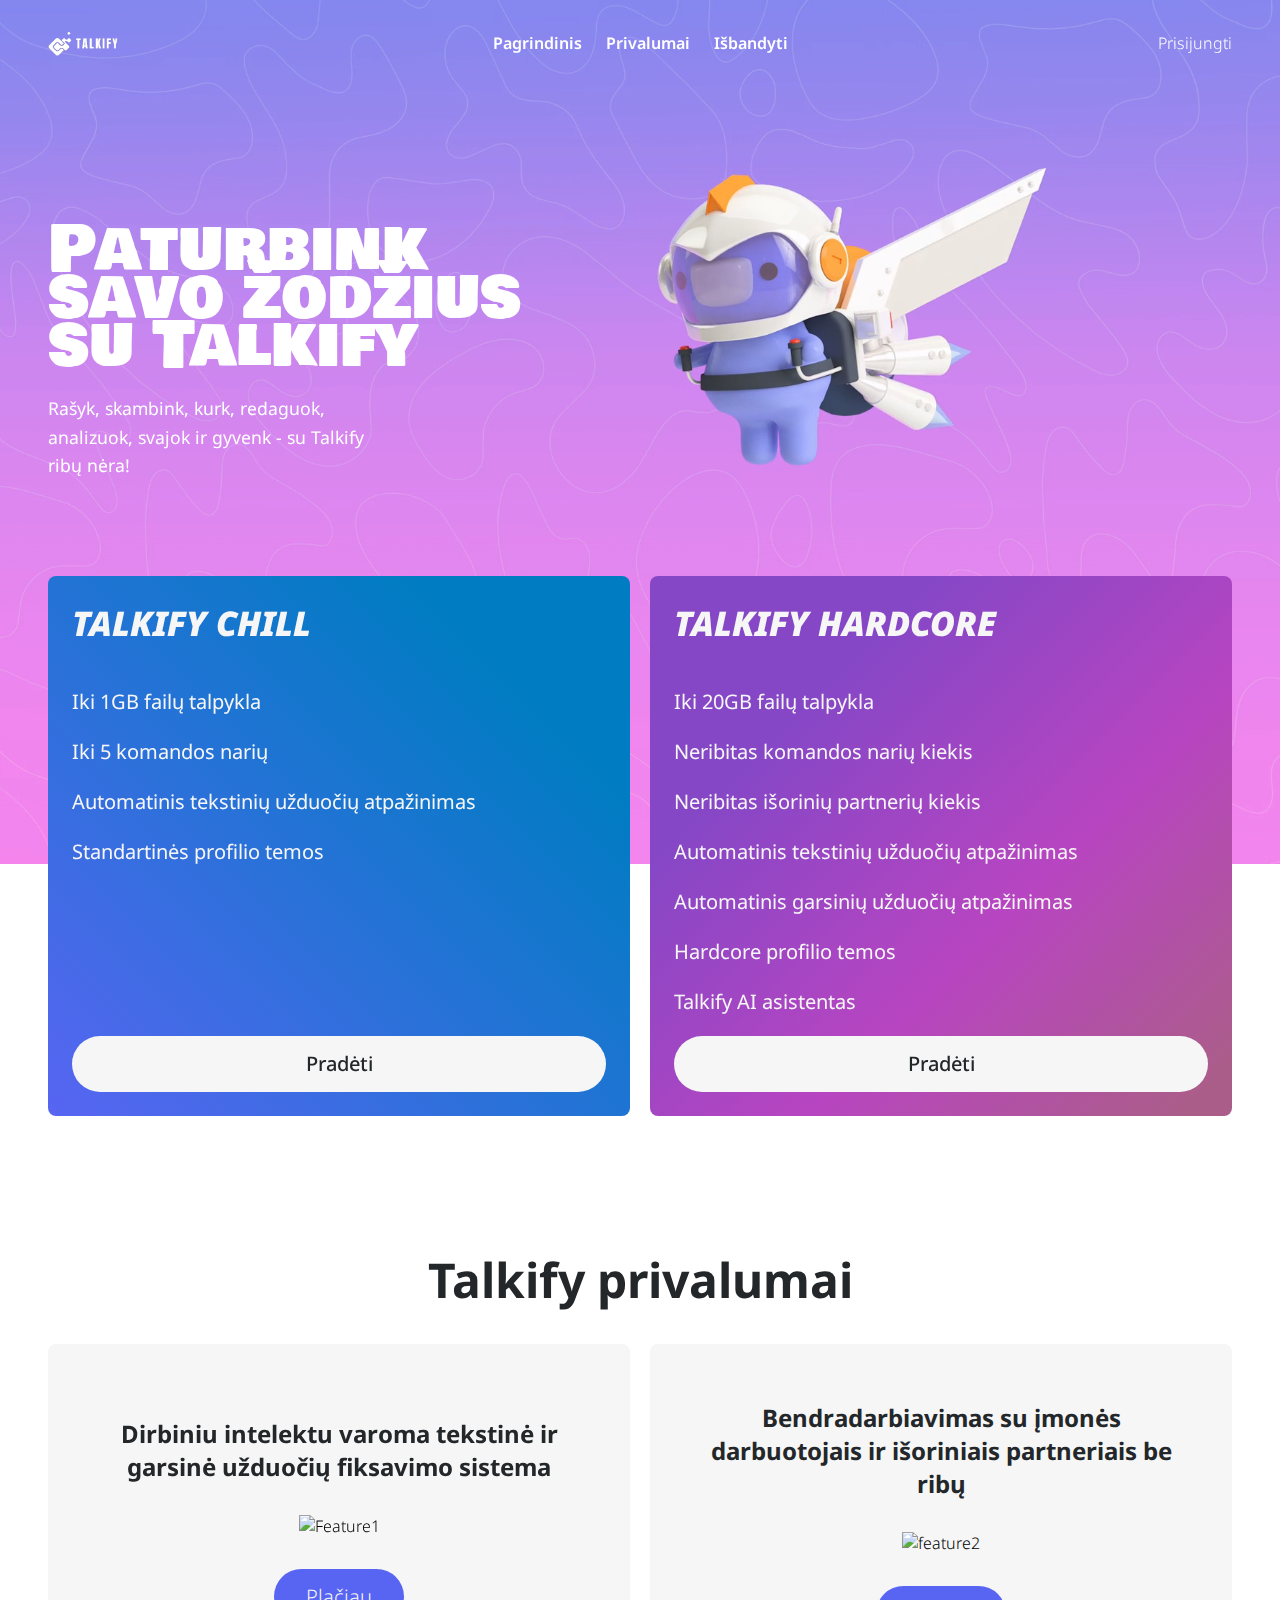
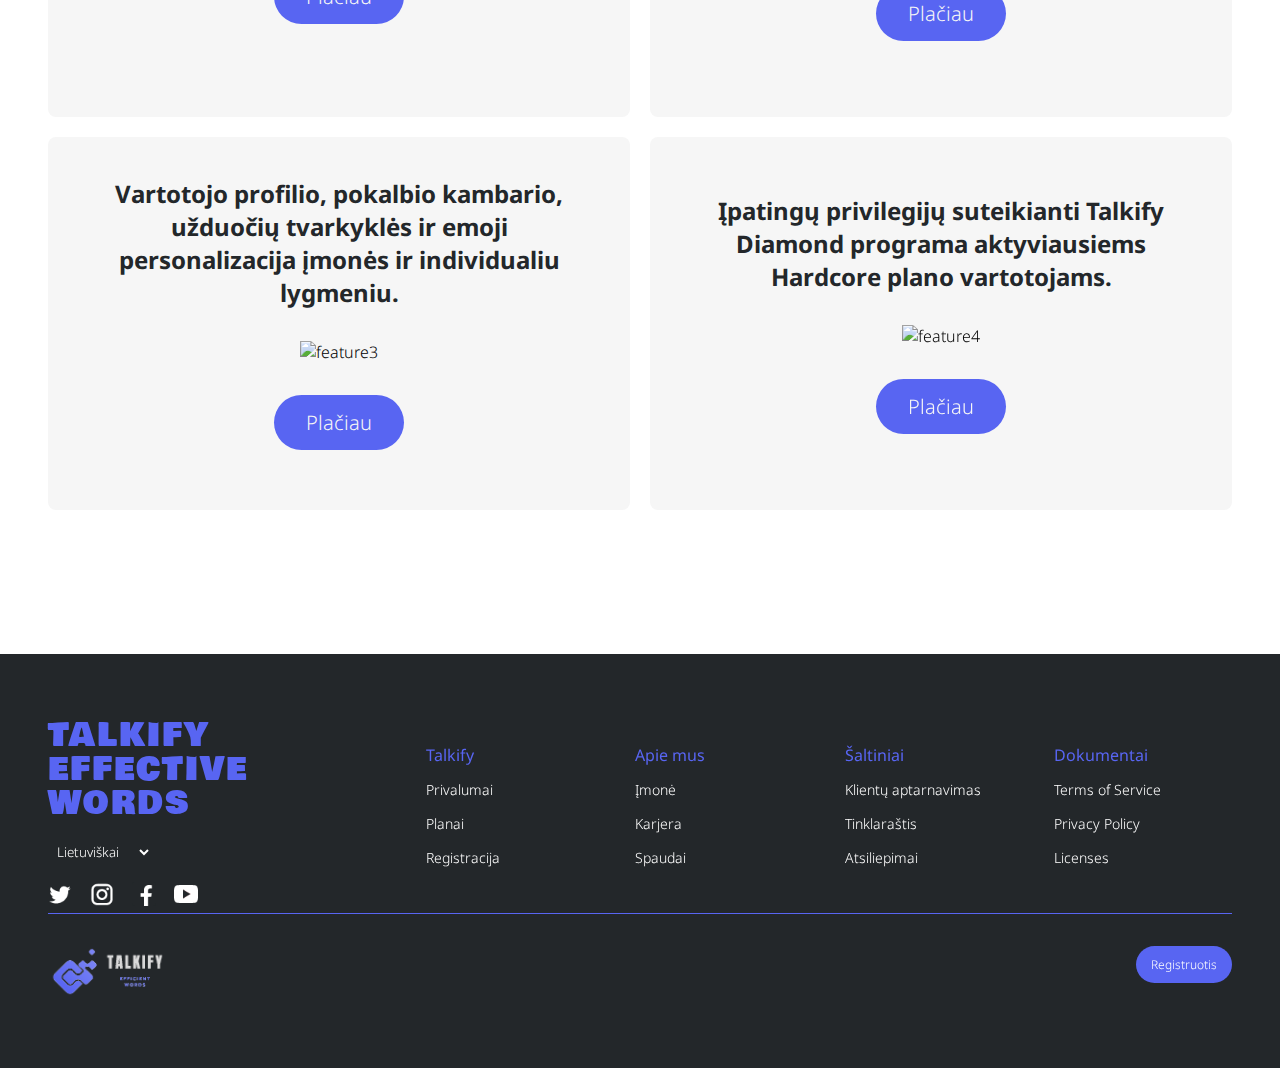
==== commit 8f7159c2: "Merge pull request #25 from aleksasdev/development" ====
--- a/features.html
+++ b/features.html
@@ -21,8 +21,8 @@
    <main>
       <section id="hero">
          <div id="heroText">
-            <h1 class="text-highlight-style">Unleash more fun with Nitro</h1>
-            <p>Subscribe to Nitro to upgrade your emoji, personalize your profile,  share bigger files, and so much more.</p>
+            <h1 class="text-highlight-style">Paturbink savo žodžius su Talkify</h1>
+            <p>Rašyk, skambink, kurk, redaguok, analizuok, svajok ir gyvenk - su Talkify ribų nėra!</p>
          </div>
          <div id="heroVideo">
             <video id="video" autoplay loop muted>
@@ -35,30 +35,32 @@
          <div id="featured_cards">
             <div id="featured_card1" class="featured_card">
                <div>
-                  <h3>NITRO BASIC</h3>
+                  <h3>TALKIFY CHILL</h3>
                   <div>
-                     <i class="arrow"></i><p>50MB uploads</p>
-                     <i class="smile"></i><p>Custom emoji enywhere</p>
-                     <i class="nitro"></i><p>Special Nitro badge on your profile</p>
+                     <i class="arrow"></i><p>Iki 1GB failų talpykla</p>
+                     <i class="smile"></i><p>Iki 5 komandos narių</p>
+                     <i class="smile"></i><p>Automatinis tekstinių užduočių atpažinimas</p>
+                     <i class="nitro"></i><p>Standartinės profilio temos</p>
                   </div>
                </div>
-               <button class="card_subscribe_btn">Subscribe</button>
+               <button class="card_subscribe_btn">Pradėti</button>
             </div>
             <div id="featured_card2" class="featured_card">
-               <h3>NITRO</h3>
+               <h3>TALKIFY HARDCORE</h3>
                <div>
-                  <i class="arrow"></i><p>500MB uploads</p>
-                  <i class="smile"></i><p>Custom emoji enywhere</p>
-                  <i class="nitro"></i><p>HD video streaming</p>
-                  <i class="nitro"></i><p>Access to Activities</p>
-                  <i class="nitro"></i><p>2 Server Boosts</p>
-                  <i class="nitro"></i><p>Custom profiles and more!</p>
+                  <i class="arrow"></i><p>Iki 20GB failų talpykla</p>
+                  <i class="smile"></i><p>Neribitas komandos narių kiekis</p>
+                  <i class="smile"></i><p>Neribitas išorinių partnerių kiekis</p>
+                  <i class="smile"></i><p>Automatinis tekstinių užduočių atpažinimas</p>
+                  <i class="nitro"></i><p>Automatinis garsinių užduočių atpažinimas</p>
+                  <i class="nitro"></i><p>Hardcore profilio temos</p>
+                  <i class="nitro"></i><p>Talkify AI asistentas</p>
                </div>
-               <button class="card_subscribe_btn">Subscribe</button>
+               <button class="card_subscribe_btn">Pradėti</button>
             </div>
          </div>
 
-         <h1>Popular Nitro Perks</h1>
+         <h1>Talkify privalumai</h1>
          <div id="cards_container">
          </div>
       </section>
@@ -67,11 +69,11 @@
    <footer class="section-style">
       <div class="upperFooterWrap">
          <div class="firstColumnWrap">
-            <p class="slogan text-highlight-style">IMAGINE A PLACE</p>
+            <p class="slogan text-highlight-style">TALKIFY EFFECTIVE WORDS</p>
             <select class = "languages" name="languages" id="languages">
                <option value="englishUSA">
                   English, USA</option>
-               <option class = "option" value="lithuanian">Lietuviškai</option>
+               <option class = "option" value="lithuanian" selected>Lietuviškai</option>
             </select>                   
             <div class="socialWrap">
                <a href="https://twitter.com/"><img src="./assets/twitter.png" alt="Wwitter icon"></a>
@@ -82,44 +84,43 @@
          </div>
          <div class="wrapOfLists">
             <div class="columnWrap">
-               <p class="footerGroupName">Product</p>
+               <p class="footerGroupName">Talkify</p>
                <ul>
-                  <li><a href="">Download</a></li>
-                  <li><a href="">Nitro</a></li>
-                  <li><a href="">Status</a></li>
+                  <li><a href="./features.html">Privalumai</a></li>
+                  <li><a href="./features.html">Planai</a></li>
+                  <li><a href="./subscribe.html">Registracija</a></li>
                </ul>
             </div>
             <div class="columnWrap">
-               <p class="footerGroupName">Company</p>
+               <p class="footerGroupName">Apie mus</p>
                <ul>
-                  <li><a href="">About</a></li>
-                  <li><a href="">Jobs</a></li>
-                  <li><a href="">Branding</a></li>
-                  <li><a href="">Newsroom</a></li>
+                  <li><a href="">Įmonė</a></li>
+                  <li><a href="">Karjera</a></li>
+                  <li><a href="">Spaudai</a></li>
                </ul>
             </div>
             <div class="columnWrap">
-               <p class="footerGroupName">Resources</p>
+               <p class="footerGroupName">Šaltiniai</p>
                <ul>
-                  <li><a href="">Support</a></li>
-                  <li><a href="">Blog</a></li>
-                  <li><a href="">Feedback</a></li>
+                  <li><a href="">Klientų aptarnavimas</a></li>
+                  <li><a href="">Tinklaraštis</a></li>
+                  <li><a href="">Atsiliepimai</a></li>
                </ul>
             </div>
             <div class="columnWrap">
-               <p class="footerGroupName">Policies</p>
+               <p class="footerGroupName">Dokumentai</p>
                <ul>
-                  <li><a href="">Terms</a></li>
-                  <li><a href="">Privacy</a></li>
+                  <li><a href="">Terms of Service</a></li>
+                  <li><a href="">Privacy Policy</a></li>
                   <li><a href="">Licenses</a></li>
-                  <li><a href="">Guidelines</a></li>
                </ul>
             </div>
          </div>
       </div>
+
       <div class="lowerFooterWrap">
-         <a href="index.html"><img class = "footerLogo" src="./assets/header/logo_tint.svg" alt=""></a>
-         <a href="./subscribe.html"><button class="signUp">Sign up</button></a> 
+         <a href="index.html"><img class = "footerLogo" src="./assets/logo.png" alt=""></a>
+         <a href="./subscribe.html"><button class="signUp">Registruotis</button></a> 
       </div>
    </footer>
 
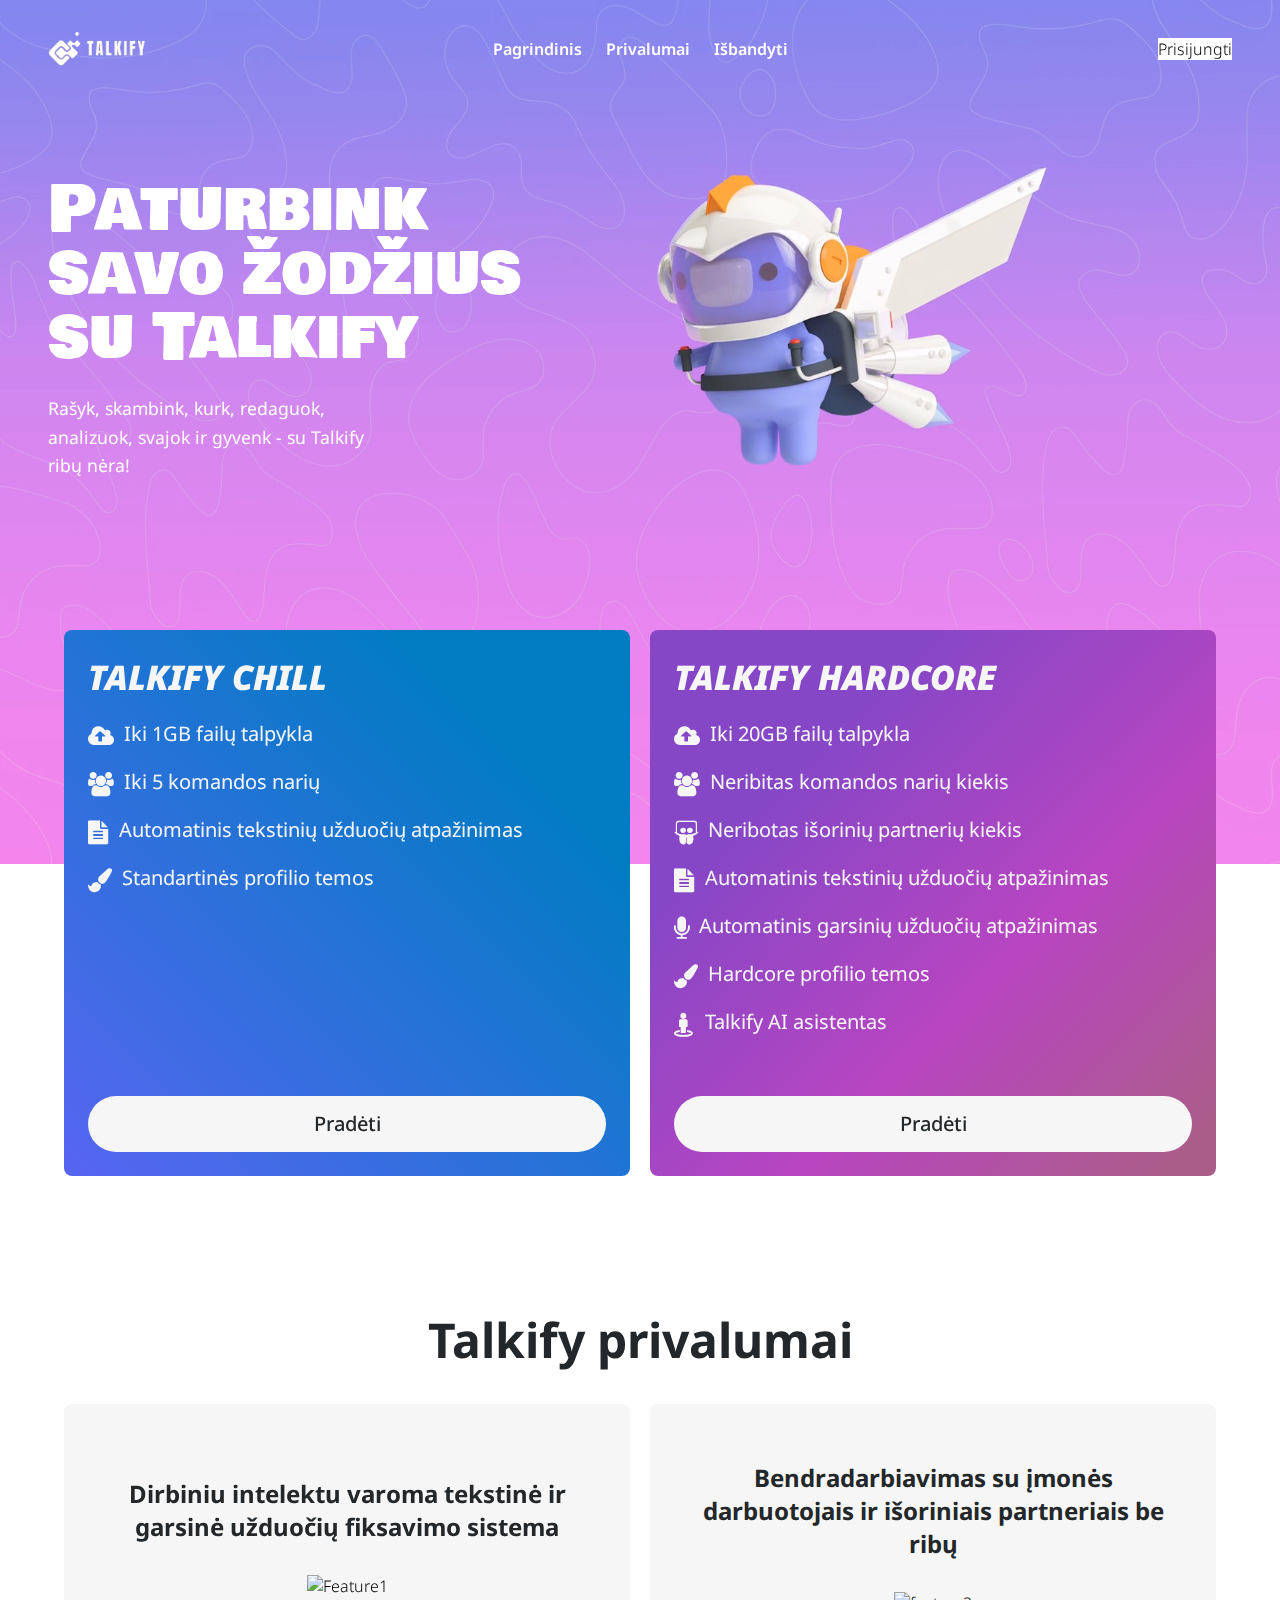
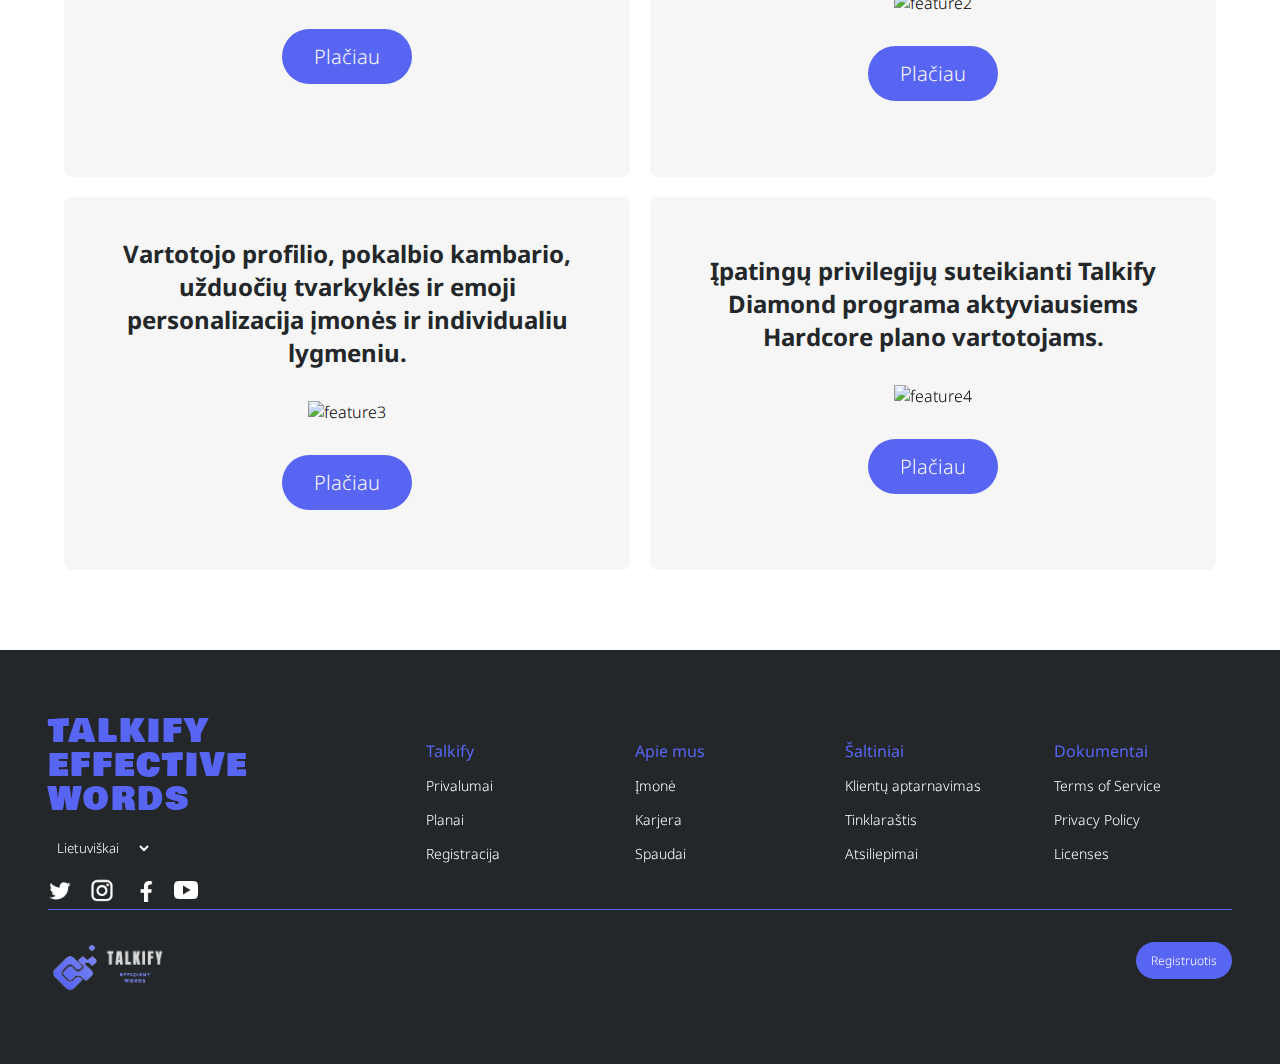
==== commit 947885d8: "Imported icons in cards. Fixed CSS." ====
--- a/features.html
+++ b/features.html
@@ -31,16 +31,16 @@
          </div>
       </section>
 
-      <section id="feature_cards" class="section-style">
+      <section id="feature_cards">
          <div id="featured_cards">
             <div id="featured_card1" class="featured_card">
                <div>
                   <h3>TALKIFY CHILL</h3>
                   <div>
-                     <i class="arrow"></i><p>Iki 1GB failų talpykla</p>
-                     <i class="smile"></i><p>Iki 5 komandos narių</p>
-                     <i class="smile"></i><p>Automatinis tekstinių užduočių atpažinimas</p>
-                     <i class="nitro"></i><p>Standartinės profilio temos</p>
+                     <div class="feature"><i class="fa fa-cloud-upload"></i><p>Iki 1GB failų talpykla</p></div>
+                     <div class="feature"><i class="fa fa-group"></i><p>Iki 5 komandos narių</p></div>
+                     <div class="feature"><i class="fa fa-file-text"></i><p>Automatinis tekstinių užduočių atpažinimas</p></div>
+                     <div class="feature"><i class="fa fa-paint-brush"></i><p>Standartinės profilio temos</p></div>
                   </div>
                </div>
                <button class="card_subscribe_btn">Pradėti</button>
@@ -48,13 +48,13 @@
             <div id="featured_card2" class="featured_card">
                <h3>TALKIFY HARDCORE</h3>
                <div>
-                  <i class="arrow"></i><p>Iki 20GB failų talpykla</p>
-                  <i class="smile"></i><p>Neribitas komandos narių kiekis</p>
-                  <i class="smile"></i><p>Neribitas išorinių partnerių kiekis</p>
-                  <i class="smile"></i><p>Automatinis tekstinių užduočių atpažinimas</p>
-                  <i class="nitro"></i><p>Automatinis garsinių užduočių atpažinimas</p>
-                  <i class="nitro"></i><p>Hardcore profilio temos</p>
-                  <i class="nitro"></i><p>Talkify AI asistentas</p>
+                  <div class="feature"><i class="fa fa-cloud-upload"></i><p>Iki 20GB failų talpykla</p></div>
+                  <div class="feature"><i class="fa fa-group"></i><p>Neribitas komandos narių kiekis</p></div>
+                  <div class="feature"><i class="fa fa-slideshare"></i><p>Neribotas išorinių partnerių kiekis</p></div>
+                  <div class="feature"><i class="fa fa-file-text"></i><p>Automatinis tekstinių užduočių atpažinimas</p></div>
+                  <div class="feature"><i class="fa fa-microphone"></i><p>Automatinis garsinių užduočių atpažinimas</p></div>
+                  <div class="feature"><i class="fa fa-paint-brush"></i><p>Hardcore profilio temos</p></div>
+                  <div class="feature"><i class="fa fa-street-view"></i><p>Talkify AI asistentas</p></div>
                </div>
                <button class="card_subscribe_btn">Pradėti</button>
             </div>
--- a/styles/features/feature_cards/feature_cards.css
+++ b/styles/features/feature_cards/feature_cards.css
@@ -2,7 +2,11 @@
   display: flex;
   flex-direction: column;
   align-items: center;
+  margin-top: 150px;
+  margin-left: auto;
+  margin-right: auto;
   gap: 20px;
+  width: 90%;
 }
 #feature_cards #featured_cards {
   display: flex;
@@ -18,20 +22,28 @@
   justify-content: space-between;
   border-radius: 8px;
 }
+#feature_cards #featured_cards .featured_card div {
+  margin-bottom: 20px;
+}
+#feature_cards #featured_cards .featured_card .feature {
+  display: flex;
+  align-items: center;
+}
+#feature_cards #featured_cards .featured_card .feature p {
+  font-size: 20px;
+  line-height: 28px;
+  margin: 0px;
+}
+#feature_cards #featured_cards .featured_card .feature i {
+  margin-top: 4px;
+  margin-right: 10px;
+  font-size: 24px;
+}
 #feature_cards #featured_cards .featured_card h3 {
   font-style: italic;
   margin-bottom: 20px;
   font-size: 34px;
   font-weight: 900;
-}
-#feature_cards #featured_cards .featured_card p {
-  font-size: 20px;
-  line-height: 28px;
-  margin: 0px;
-}
-#feature_cards #featured_cards .featured_card i {
-  margin-top: 4px;
-  margin-right: 10px;
 }
 #feature_cards #featured_cards .featured_card .card_subscribe_btn {
   width: 100%;
--- a/styles/main/common.css
+++ b/styles/main/common.css
@@ -4,6 +4,7 @@
 @import url('../index/index-body.css');
 @import url('main.css');
 @import url('../footer/footer.css');
+@import url('https://cdnjs.cloudflare.com/ajax/libs/font-awesome/4.3.0/css/font-awesome.min.css');
 
 *{
    padding: 0;
--- a/styles/features/hero/hero.css
+++ b/styles/features/hero/hero.css
@@ -12,7 +12,7 @@
     width: 40%;
 }
 #heroText h1{
-   line-height: 3rem;
+   line-height: 4rem;
    font-size: 4rem;
 }
 #heroText p{
